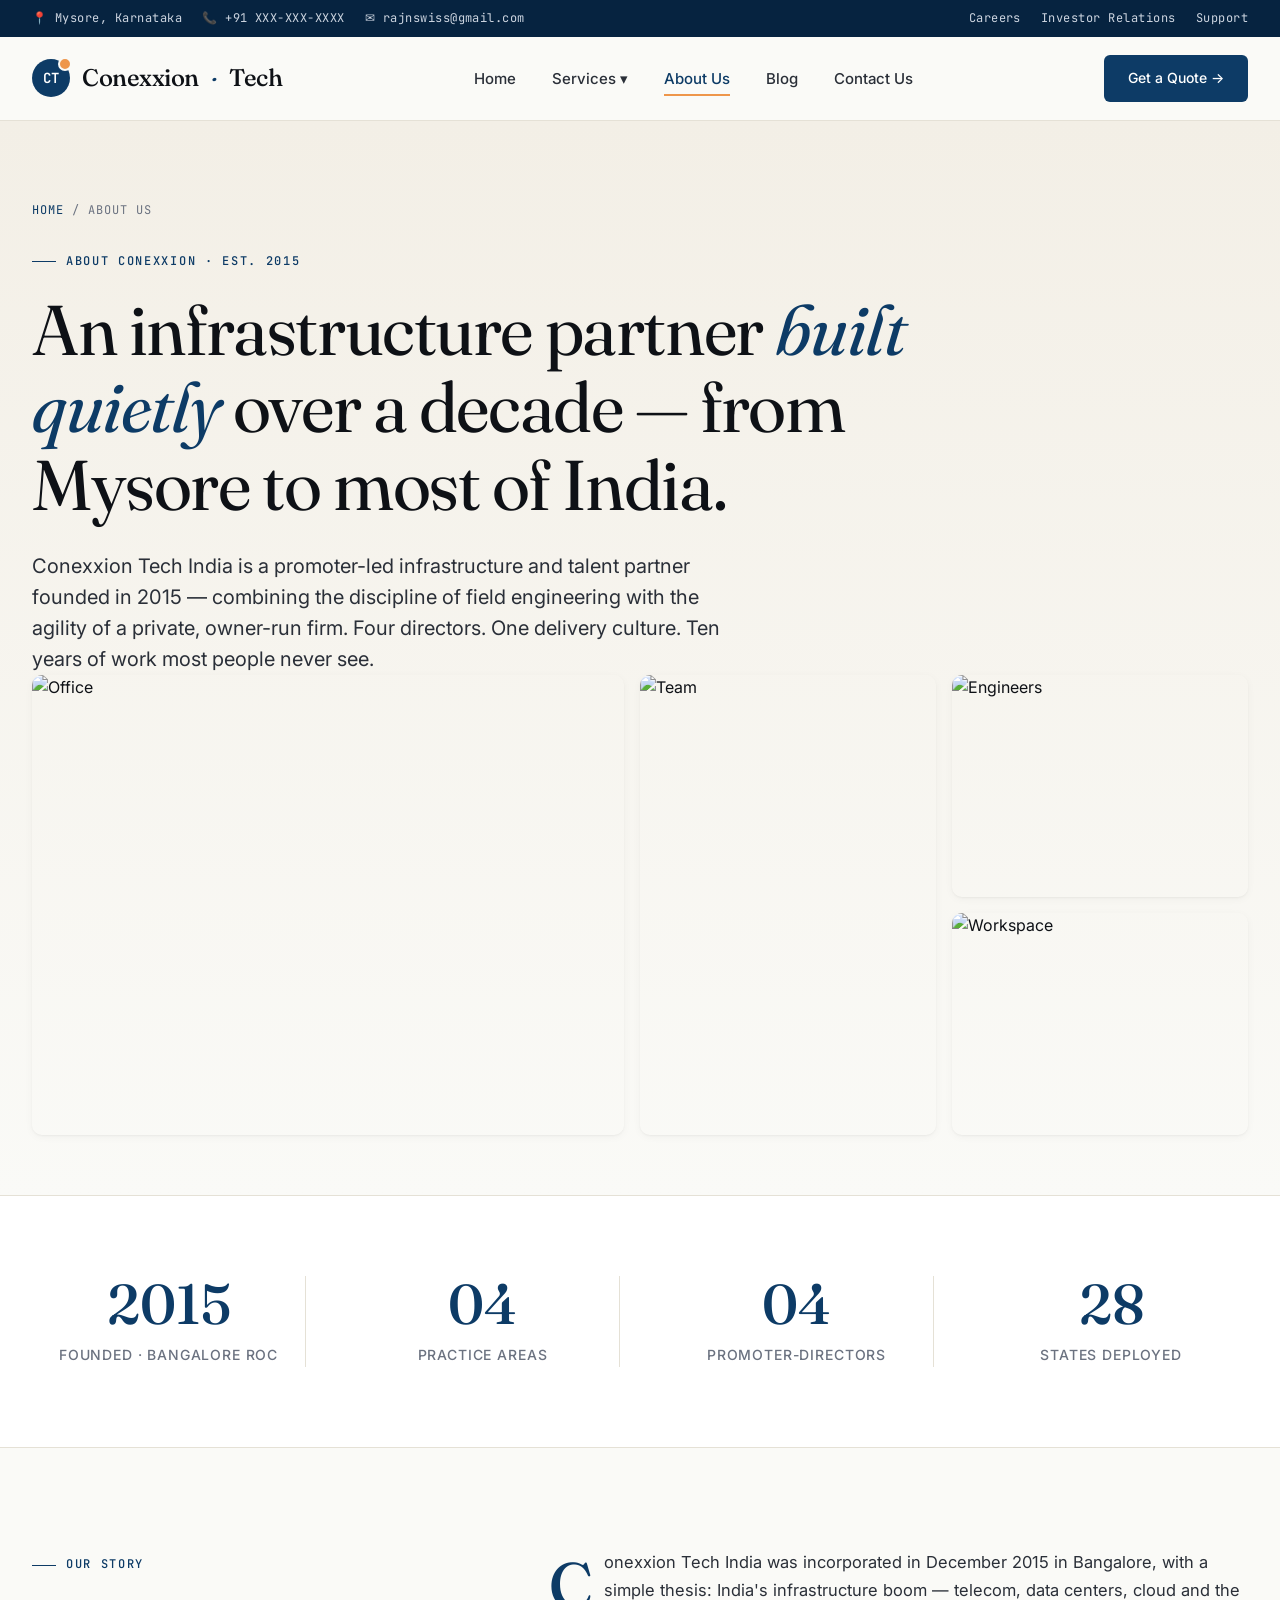
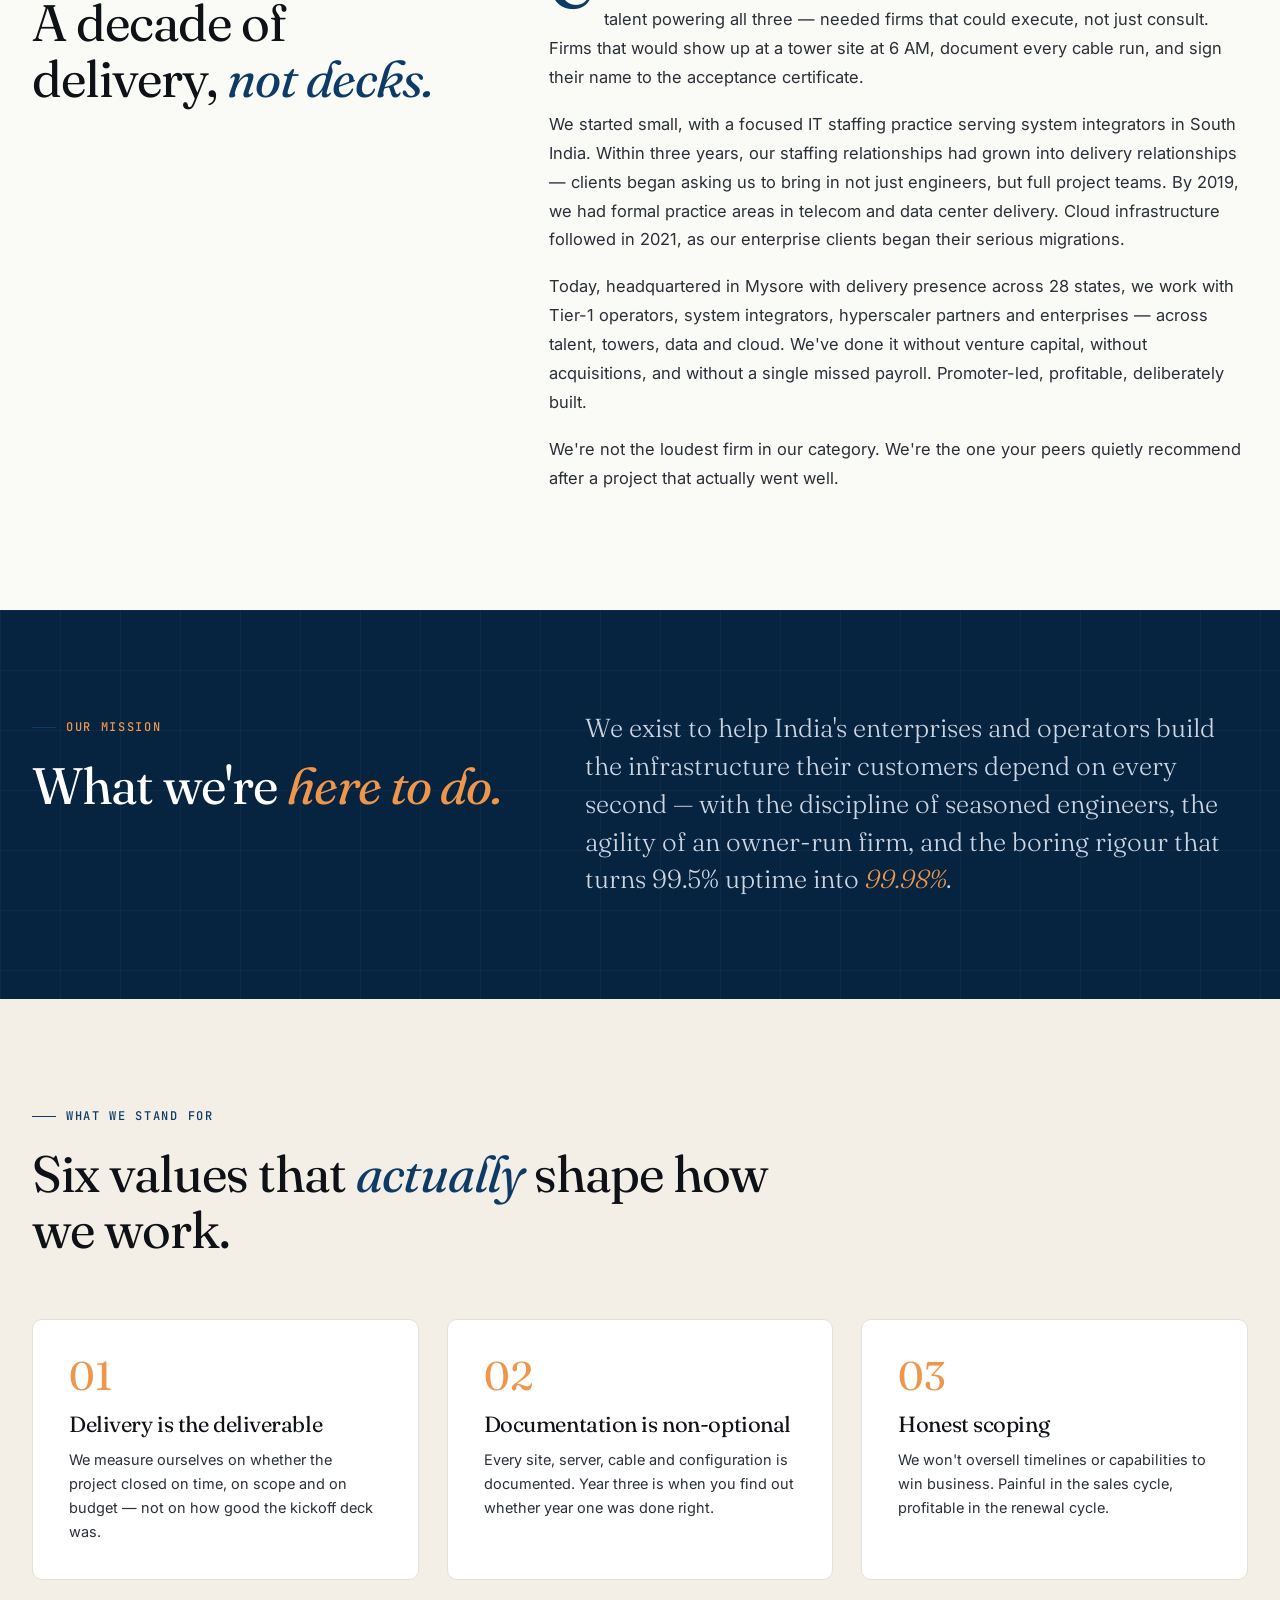
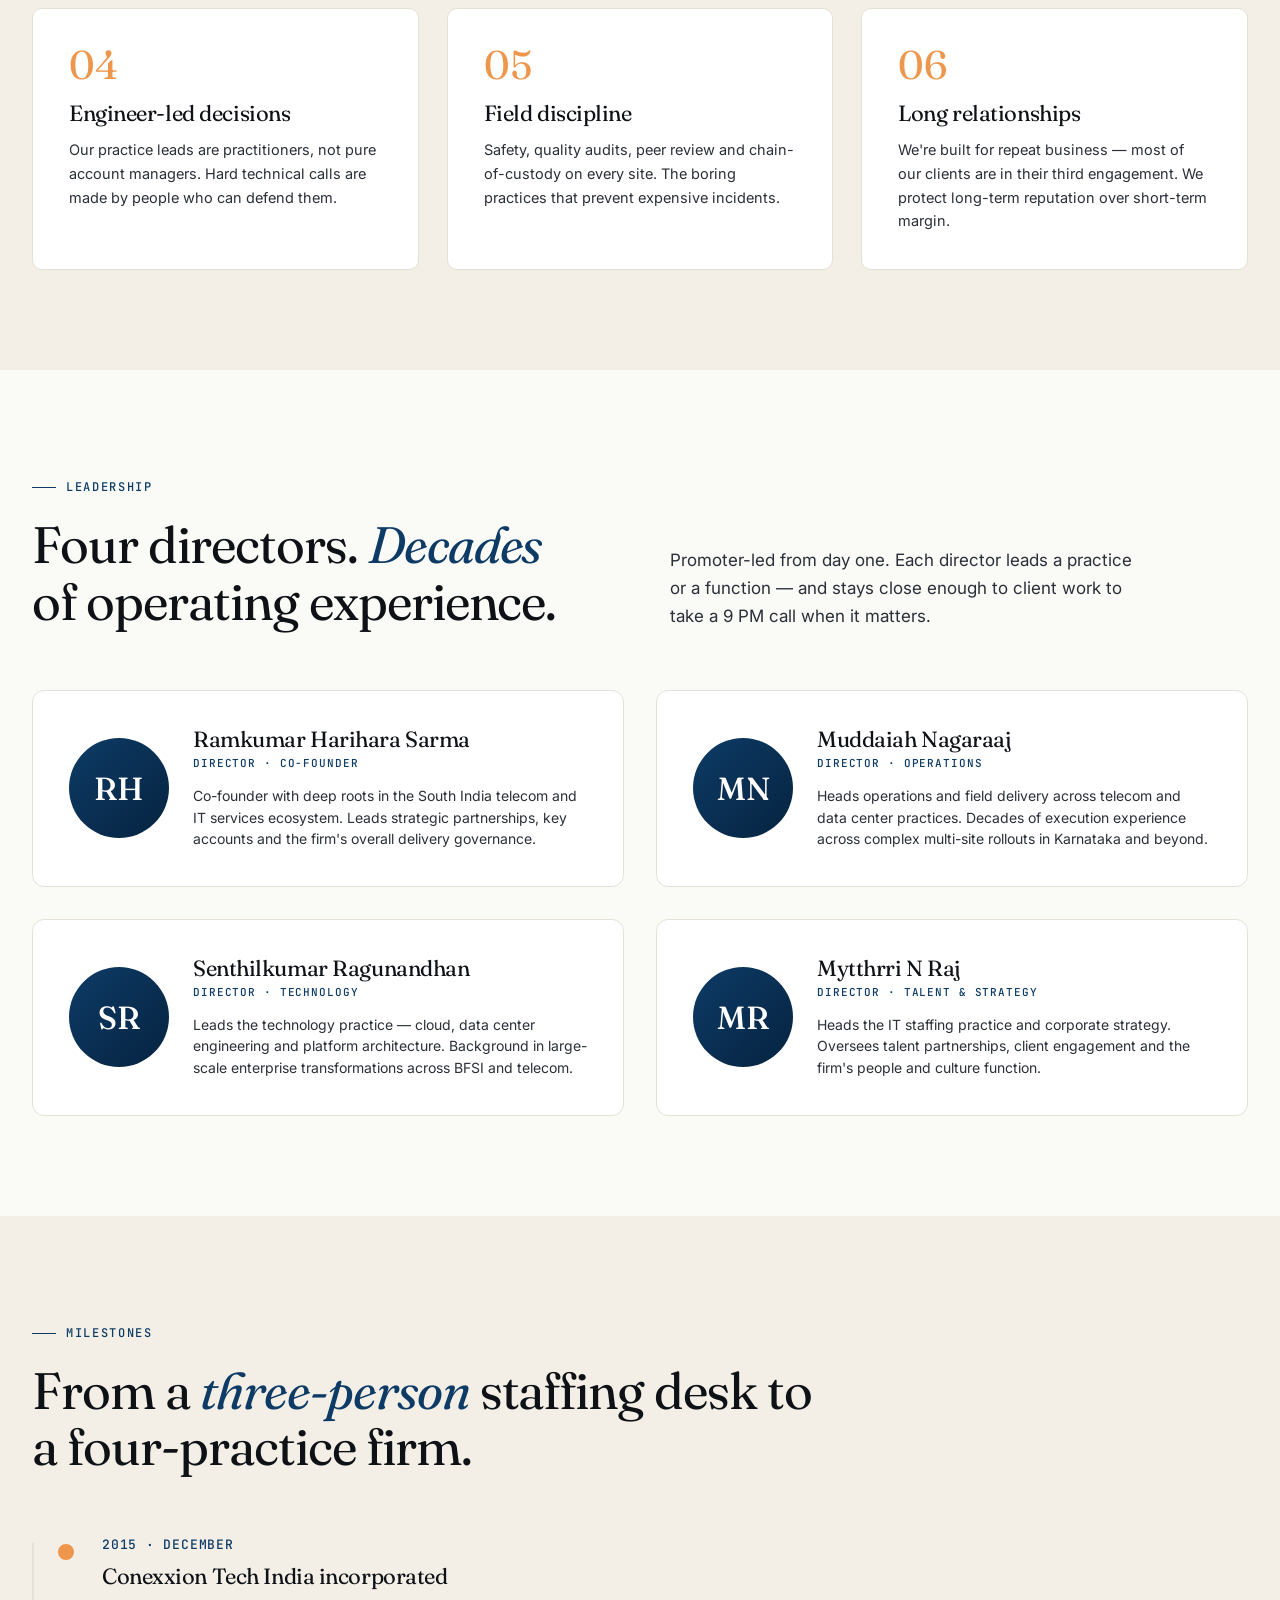
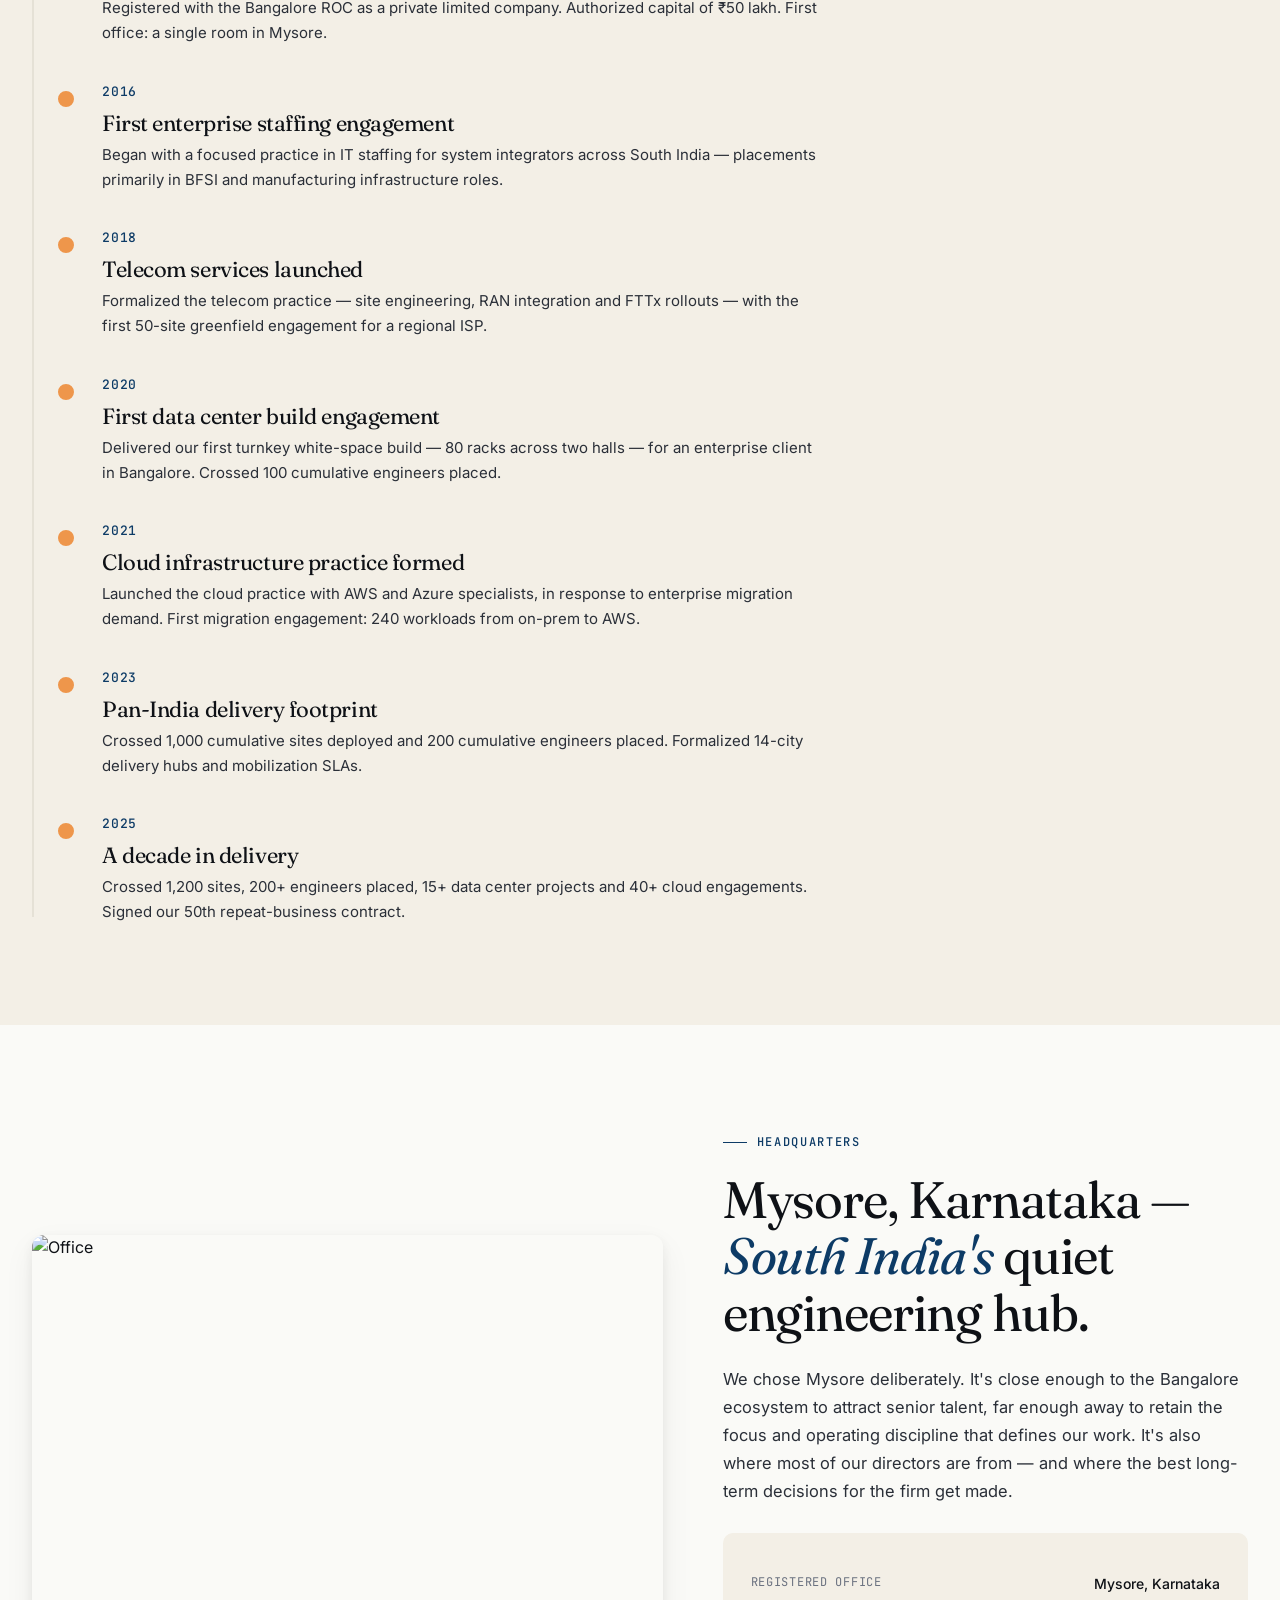
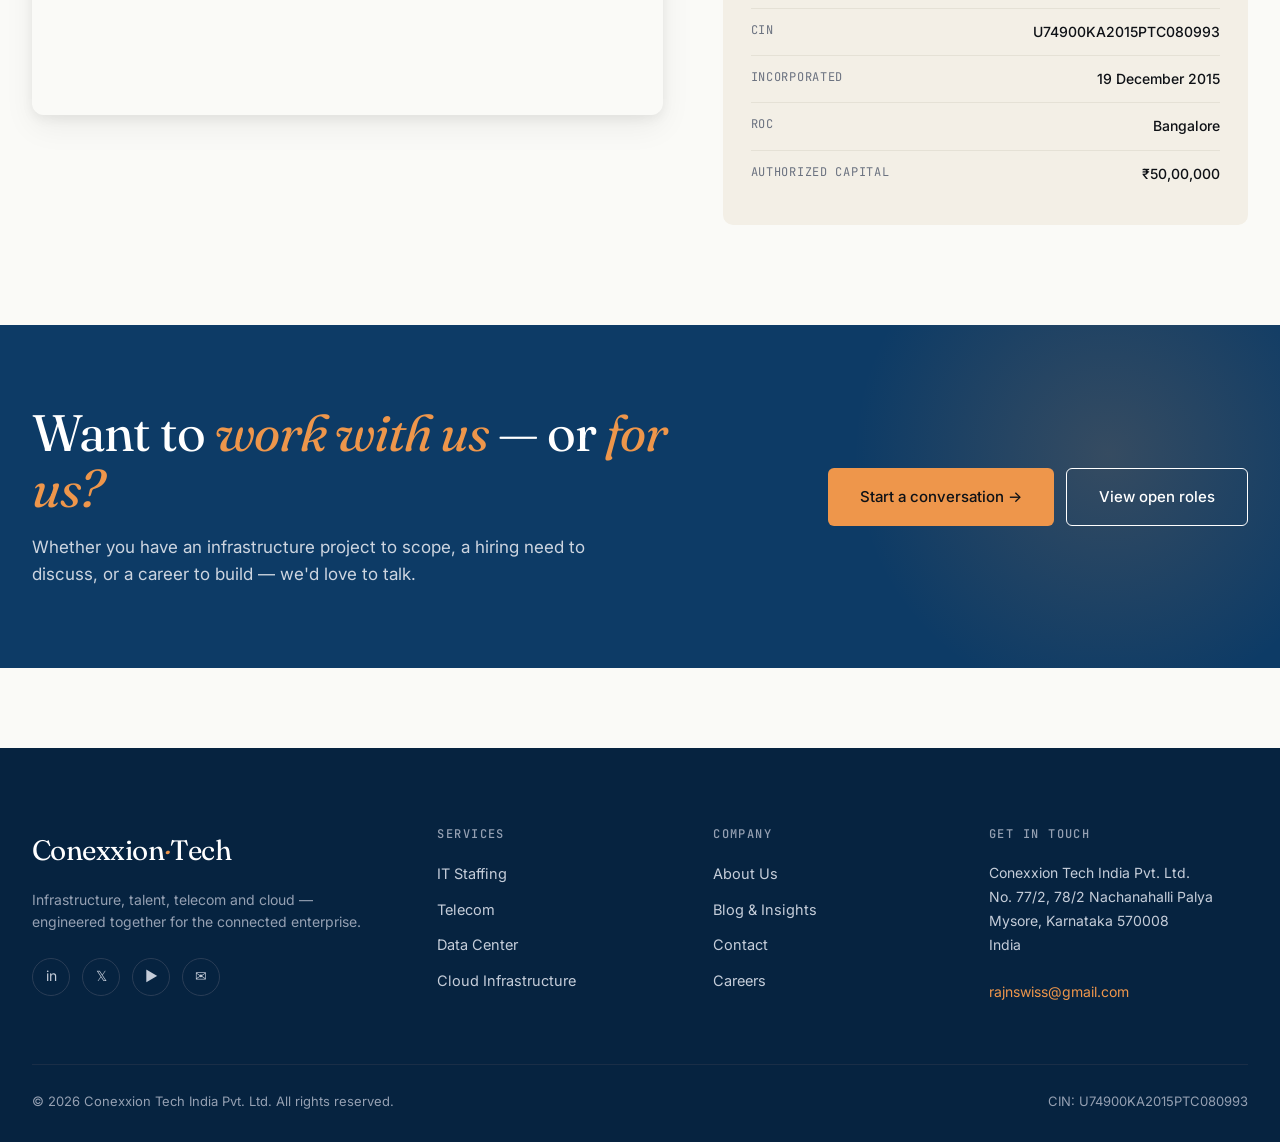
==== about.html @ e81e3018 "first commit" ====
<!DOCTYPE html>
<html lang="en">
<head>
<meta charset="UTF-8" />
<meta name="viewport" content="width=device-width, initial-scale=1.0" />
<title>About Us — Conexxion Tech India</title>
<meta name="description" content="Conexxion Tech India is a Mysore-based infrastructure and talent partner founded in 2015. Promoter-led, with four directors and a decade of delivery." />
<link rel="preconnect" href="https://fonts.googleapis.com">
<link rel="preconnect" href="https://fonts.gstatic.com" crossorigin>
<link href="https://fonts.googleapis.com/css2?family=Fraunces:opsz,wght@9..144,300;9..144,400;9..144,500;9..144,600&family=Inter:wght@300;400;500;600;700&family=JetBrains+Mono:wght@400;500&display=swap" rel="stylesheet">
<link rel="stylesheet" href="styles.css">
<style>
  /* About hero */
  .about-hero {
    padding: 80px 0 60px;
    background: linear-gradient(180deg, var(--bg-cream) 0%, var(--bg) 100%);
    position: relative;
    overflow: hidden;
  }
  .about-hero h1 { max-width: 900px; margin: 20px 0 28px; }
  .about-hero .lede {
    max-width: 720px;
    font-size: 20px;
    line-height: 1.55;
    color: var(--ink-soft);
  }

  /* Hero photos collage */
  .about-collage {
    display: grid;
    grid-template-columns: 2fr 1fr 1fr;
    gap: 16px;
    margin-top: 60px;
    height: 380px;
  }
  .about-collage > div {
    border-radius: 10px;
    overflow: hidden;
    background: #fff;
    box-shadow: var(--shadow-sm);
  }
  .about-collage img { width: 100%; height: 100%; object-fit: cover; }
  .collage-tall {
    grid-column: 3;
    grid-row: 1 / span 2;
  }
  .collage-grid {
    display: grid;
    grid-template-columns: 2fr 1fr 1fr;
    grid-template-rows: 1fr 1fr;
    gap: 16px;
    height: 460px;
  }
  .collage-grid > div { border-radius: 10px; overflow: hidden; box-shadow: var(--shadow-sm); }
  .collage-grid img { width: 100%; height: 100%; object-fit: cover; }
  .collage-1 { grid-row: 1 / span 2; }
  .collage-3 { grid-row: 1 / span 2; }

  /* Story section */
  .story-section { padding: 100px 0; }
  .story-grid {
    display: grid;
    grid-template-columns: 1fr 1.6fr;
    gap: 80px;
    align-items: start;
  }
  .story-grid h2 { margin-bottom: 24px; }
  .story-grid p {
    font-size: 16.5px;
    line-height: 1.75;
    margin-bottom: 18px;
  }
  .story-grid p:first-of-type::first-letter {
    font-family: 'Fraunces', serif;
    font-size: 64px;
    float: left;
    line-height: 0.9;
    margin: 8px 12px 0 0;
    color: var(--brand);
    font-weight: 500;
  }

  /* Mission */
  .mission-section {
    background: var(--brand-deep);
    color: #fff;
    padding: 100px 0;
    position: relative;
    overflow: hidden;
  }
  .mission-section::before {
    content: '';
    position: absolute;
    inset: 0;
    background-image: linear-gradient(rgba(255,255,255,0.03) 1px, transparent 1px), linear-gradient(90deg, rgba(255,255,255,0.03) 1px, transparent 1px);
    background-size: 60px 60px;
    pointer-events: none;
  }
  .mission-section .container { position: relative; }
  .mission-grid {
    display: grid;
    grid-template-columns: 1fr 1.4fr;
    gap: 80px;
    align-items: start;
  }
  .mission-section h2 { color: #fff; margin-bottom: 0; }
  .mission-section h2 em { color: var(--accent); }
  .mission-content {
    font-family: 'Fraunces', serif;
    font-size: 26px;
    line-height: 1.45;
    color: #cdd5e0;
    font-weight: 300;
  }
  .mission-content em { color: var(--accent); }

  /* Values */
  .values-section { padding: 100px 0; background: var(--bg-cream); }
  .values-grid {
    display: grid;
    grid-template-columns: repeat(3, 1fr);
    gap: 28px;
    margin-top: 60px;
  }
  .value-card {
    background: #fff;
    padding: 36px;
    border-radius: 10px;
    border: 1px solid var(--line);
    transition: all 0.3s;
  }
  .value-card:hover {
    box-shadow: var(--shadow-md);
    transform: translateY(-3px);
  }
  .value-num {
    font-family: 'Fraunces', serif;
    font-size: 40px;
    color: var(--accent);
    line-height: 1;
    margin-bottom: 16px;
    font-weight: 400;
  }
  .value-card h4 {
    font-family: 'Fraunces', serif;
    font-size: 22px;
    margin-bottom: 12px;
  }
  .value-card p {
    font-size: 14.5px;
    line-height: 1.65;
    color: var(--ink-soft);
  }

  /* Leadership */
  .leadership-section { padding: 100px 0; }
  .leadership-grid {
    display: grid;
    grid-template-columns: repeat(2, 1fr);
    gap: 32px;
    margin-top: 60px;
  }
  .leader-card {
    background: #fff;
    border: 1px solid var(--line);
    border-radius: 12px;
    padding: 36px;
    transition: all 0.3s;
    display: grid;
    grid-template-columns: 100px 1fr;
    gap: 24px;
    align-items: center;
  }
  .leader-card:hover {
    box-shadow: var(--shadow-md);
    border-color: var(--brand);
  }
  .leader-avatar {
    width: 100px;
    height: 100px;
    border-radius: 50%;
    background: linear-gradient(135deg, var(--brand) 0%, var(--brand-deep) 100%);
    color: #fff;
    display: flex;
    align-items: center;
    justify-content: center;
    font-family: 'Fraunces', serif;
    font-size: 32px;
    font-weight: 500;
    flex-shrink: 0;
  }
  .leader-info h4 {
    font-family: 'Fraunces', serif;
    font-size: 22px;
    margin-bottom: 4px;
    color: var(--ink);
  }
  .leader-role {
    font-family: 'JetBrains Mono', monospace;
    font-size: 11px;
    color: var(--brand);
    text-transform: uppercase;
    letter-spacing: 0.08em;
    margin-bottom: 12px;
    font-weight: 500;
  }
  .leader-bio {
    font-size: 14px;
    line-height: 1.55;
    color: var(--ink-soft);
  }

  /* Timeline */
  .timeline-section { padding: 100px 0; background: var(--bg-cream); }
  .milestones {
    margin-top: 60px;
    position: relative;
    padding-left: 30px;
  }
  .milestones::before {
    content: '';
    position: absolute;
    left: 0;
    top: 8px;
    bottom: 8px;
    width: 2px;
    background: var(--line);
  }
  .milestone {
    position: relative;
    padding-bottom: 36px;
    padding-left: 40px;
  }
  .milestone:last-child { padding-bottom: 0; }
  .milestone::before {
    content: '';
    position: absolute;
    left: -7px;
    top: 6px;
    width: 16px;
    height: 16px;
    background: var(--accent);
    border-radius: 50%;
    border: 3px solid var(--bg-cream);
    z-index: 2;
  }
  .milestone-year {
    font-family: 'JetBrains Mono', monospace;
    font-size: 13px;
    color: var(--brand);
    font-weight: 500;
    letter-spacing: 0.06em;
    margin-bottom: 8px;
  }
  .milestone h4 {
    font-family: 'Fraunces', serif;
    font-size: 22px;
    margin-bottom: 8px;
    color: var(--ink);
  }
  .milestone p {
    font-size: 15px;
    line-height: 1.65;
    color: var(--ink-soft);
    max-width: 720px;
  }

  /* Stats */
  .about-stats {
    padding: 80px 0;
    background: #fff;
    border-top: 1px solid var(--line);
    border-bottom: 1px solid var(--line);
  }
  .about-stats-grid {
    display: grid;
    grid-template-columns: repeat(4, 1fr);
    gap: 40px;
  }
  .about-stat {
    text-align: center;
    padding: 0 20px;
    border-right: 1px solid var(--line);
  }
  .about-stat:last-child { border-right: none; }
  .about-stat .num {
    font-family: 'Fraunces', serif;
    font-size: 56px;
    line-height: 1;
    color: var(--brand);
    margin-bottom: 12px;
    font-weight: 500;
  }
  .about-stat .label {
    font-size: 14px;
    color: var(--ink-mute);
    text-transform: uppercase;
    letter-spacing: 0.06em;
    font-weight: 500;
  }

  /* Office */
  .office-section { padding: 100px 0; }
  .office-grid {
    display: grid;
    grid-template-columns: 1.2fr 1fr;
    gap: 60px;
    align-items: center;
  }
  .office-img {
    border-radius: 12px;
    overflow: hidden;
    height: 480px;
    box-shadow: var(--shadow-md);
  }
  .office-img img { width: 100%; height: 100%; object-fit: cover; }
  .office-content h2 { margin-bottom: 24px; }
  .office-content p {
    font-size: 16.5px;
    line-height: 1.7;
    margin-bottom: 18px;
  }
  .office-meta {
    background: var(--bg-cream);
    padding: 28px;
    border-radius: 10px;
    margin-top: 28px;
  }
  .office-meta-row {
    display: flex;
    justify-content: space-between;
    padding: 12px 0;
    border-bottom: 1px solid var(--line);
    font-size: 14px;
  }
  .office-meta-row:last-child { border-bottom: none; }
  .office-meta-row .key {
    font-family: 'JetBrains Mono', monospace;
    text-transform: uppercase;
    letter-spacing: 0.06em;
    font-size: 12px;
    color: var(--ink-mute);
  }
  .office-meta-row .val {
    color: var(--ink);
    font-weight: 500;
  }

  @media (max-width: 960px) {
    .story-grid, .mission-grid, .office-grid {
      grid-template-columns: 1fr;
      gap: 40px;
    }
    .leadership-grid, .values-grid, .about-stats-grid {
      grid-template-columns: 1fr 1fr;
    }
    .about-stat { border-right: none; }
    .about-stat:nth-child(odd) { border-right: 1px solid var(--line); }
    .about-collage, .collage-grid { height: 280px; }
    .leader-card { grid-template-columns: 80px 1fr; gap: 20px; padding: 24px; }
    .leader-avatar { width: 80px; height: 80px; font-size: 26px; }
    .story-section, .mission-section, .values-section, .leadership-section, .timeline-section, .office-section {
      padding: 60px 0;
    }
    .mission-content { font-size: 22px; }
  }
  @media (max-width: 600px) {
    .leadership-grid, .values-grid, .about-stats-grid { grid-template-columns: 1fr; }
    .about-stat:nth-child(odd) { border-right: none; }
  }
</style>
</head>
<body>

<!-- TOP BAR -->
<div class="topbar">
  <div class="container">
    <div class="topbar-left">
      <span>📍 Mysore, Karnataka</span>
      <span>📞 +91 XXX-XXX-XXXX</span>
      <span>✉ rajnswiss@gmail.com</span>
    </div>
    <div class="topbar-right">
      <a href="#">Careers</a><a href="#">Investor Relations</a><a href="#">Support</a>
    </div>
  </div>
</div>

<!-- NAV -->
<nav class="main-nav">
  <div class="container">
    <a href="index.html" class="logo">
      <span class="logo-mark">CT</span>
      Conexxion<em>·</em>Tech
    </a>
    <ul class="nav-links">
      <li><a href="index.html">Home</a></li>
      <li class="nav-services">
        <a href="#">Services ▾</a>
        <div class="dropdown">
          <a href="service-it-staffing.html">IT Staffing<small>Talent acquisition & managed teams</small></a>
          <a href="service-telecom.html">Telecom<small>Network rollout & 5G engineering</small></a>
          <a href="service-data-center.html">Data Center<small>Build, migrate & operate</small></a>
          <a href="service-cloud.html">Cloud Infrastructure<small>AWS, Azure & hybrid platforms</small></a>
        </div>
      </li>
      <li><a href="about.html" class="active">About Us</a></li>
      <li><a href="blog.html">Blog</a></li>
      <li><a href="contact.html">Contact Us</a></li>
    </ul>
    <a href="contact.html" class="btn btn-primary">Get a Quote →</a>
  </div>
</nav>

<!-- ABOUT HERO -->
<section class="about-hero">
  <div class="container">
    <div class="breadcrumbs">
      <a href="index.html">Home</a><span>/</span>About Us
    </div>
    <span class="eyebrow">About Conexxion · Est. 2015</span>
    <h1>An infrastructure partner <em>built quietly</em> over a decade — from Mysore to most of India.</h1>
    <p class="lede">
      Conexxion Tech India is a promoter-led infrastructure and talent partner founded in 2015 — combining the discipline of field engineering with the agility of a private, owner-run firm. Four directors. One delivery culture. Ten years of work most people never see.
    </p>

    <div class="collage-grid">
      <div class="collage-1"><img src="https://images.unsplash.com/photo-1497366216548-37526070297c?w=800&q=80" alt="Office" /></div>
      <div><img src="https://images.unsplash.com/photo-1497366811353-6870744d04b2?w=600&q=80" alt="Engineers" /></div>
      <div class="collage-3"><img src="https://images.unsplash.com/photo-1521737604893-d14cc237f11d?w=800&q=80" alt="Team" /></div>
      <div><img src="https://images.unsplash.com/photo-1497032628192-86f99bcd76bc?w=600&q=80" alt="Workspace" /></div>
    </div>
  </div>
</section>

<!-- ABOUT STATS -->
<section class="about-stats">
  <div class="container">
    <div class="about-stats-grid">
      <div class="about-stat">
        <div class="num">2015</div>
        <div class="label">Founded · Bangalore ROC</div>
      </div>
      <div class="about-stat">
        <div class="num">04</div>
        <div class="label">Practice areas</div>
      </div>
      <div class="about-stat">
        <div class="num">04</div>
        <div class="label">Promoter-directors</div>
      </div>
      <div class="about-stat">
        <div class="num">28</div>
        <div class="label">States deployed</div>
      </div>
    </div>
  </div>
</section>

<!-- STORY -->
<section class="story-section">
  <div class="container">
    <div class="story-grid">
      <div>
        <span class="eyebrow">Our story</span>
        <h2 style="margin-top: 20px;">A decade of delivery, <em>not decks.</em></h2>
      </div>
      <div>
        <p>
          Conexxion Tech India was incorporated in December 2015 in Bangalore, with a simple thesis: India's infrastructure boom — telecom, data centers, cloud and the talent powering all three — needed firms that could execute, not just consult. Firms that would show up at a tower site at 6 AM, document every cable run, and sign their name to the acceptance certificate.
        </p>
        <p>
          We started small, with a focused IT staffing practice serving system integrators in South India. Within three years, our staffing relationships had grown into delivery relationships — clients began asking us to bring in not just engineers, but full project teams. By 2019, we had formal practice areas in telecom and data center delivery. Cloud infrastructure followed in 2021, as our enterprise clients began their serious migrations.
        </p>
        <p>
          Today, headquartered in Mysore with delivery presence across 28 states, we work with Tier-1 operators, system integrators, hyperscaler partners and enterprises — across talent, towers, data and cloud. We've done it without venture capital, without acquisitions, and without a single missed payroll. Promoter-led, profitable, deliberately built.
        </p>
        <p>
          We're not the loudest firm in our category. We're the one your peers quietly recommend after a project that actually went well.
        </p>
      </div>
    </div>
  </div>
</section>

<!-- MISSION -->
<section class="mission-section">
  <div class="container">
    <div class="mission-grid">
      <div>
        <span class="eyebrow" style="color: var(--accent);">Our mission</span>
        <h2 style="margin-top: 20px;">What we're <em>here to do.</em></h2>
      </div>
      <div class="mission-content">
        We exist to help India's enterprises and operators build the infrastructure their customers depend on every second — with the discipline of seasoned engineers, the agility of an owner-run firm, and the boring rigour that turns 99.5% uptime into <em>99.98%</em>.
      </div>
    </div>
  </div>
</section>

<!-- VALUES -->
<section class="values-section">
  <div class="container">
    <div style="max-width: 800px;">
      <span class="eyebrow">What we stand for</span>
      <h2 style="margin-top: 20px;">Six values that <em>actually</em> shape how we work.</h2>
    </div>

    <div class="values-grid">
      <div class="value-card">
        <div class="value-num">01</div>
        <h4>Delivery is the deliverable</h4>
        <p>We measure ourselves on whether the project closed on time, on scope and on budget — not on how good the kickoff deck was.</p>
      </div>
      <div class="value-card">
        <div class="value-num">02</div>
        <h4>Documentation is non-optional</h4>
        <p>Every site, server, cable and configuration is documented. Year three is when you find out whether year one was done right.</p>
      </div>
      <div class="value-card">
        <div class="value-num">03</div>
        <h4>Honest scoping</h4>
        <p>We won't oversell timelines or capabilities to win business. Painful in the sales cycle, profitable in the renewal cycle.</p>
      </div>
      <div class="value-card">
        <div class="value-num">04</div>
        <h4>Engineer-led decisions</h4>
        <p>Our practice leads are practitioners, not pure account managers. Hard technical calls are made by people who can defend them.</p>
      </div>
      <div class="value-card">
        <div class="value-num">05</div>
        <h4>Field discipline</h4>
        <p>Safety, quality audits, peer review and chain-of-custody on every site. The boring practices that prevent expensive incidents.</p>
      </div>
      <div class="value-card">
        <div class="value-num">06</div>
        <h4>Long relationships</h4>
        <p>We're built for repeat business — most of our clients are in their third engagement. We protect long-term reputation over short-term margin.</p>
      </div>
    </div>
  </div>
</section>

<!-- LEADERSHIP -->
<section class="leadership-section">
  <div class="container">
    <div class="section-intro" style="display: grid; grid-template-columns: 1fr 1fr; gap: 60px; margin-bottom: 0; align-items: end;">
      <div>
        <span class="eyebrow">Leadership</span>
        <h2 style="margin-top: 20px; max-width: 540px;">Four directors. <em>Decades</em> of operating experience.</h2>
      </div>
      <p style="font-size: 17px; line-height: 1.65; max-width: 480px;">
        Promoter-led from day one. Each director leads a practice or a function — and stays close enough to client work to take a 9 PM call when it matters.
      </p>
    </div>

    <div class="leadership-grid">
      <div class="leader-card">
        <div class="leader-avatar">RH</div>
        <div class="leader-info">
          <h4>Ramkumar Harihara Sarma</h4>
          <div class="leader-role">DIRECTOR · CO-FOUNDER</div>
          <p class="leader-bio">Co-founder with deep roots in the South India telecom and IT services ecosystem. Leads strategic partnerships, key accounts and the firm's overall delivery governance.</p>
        </div>
      </div>
      <div class="leader-card">
        <div class="leader-avatar">MN</div>
        <div class="leader-info">
          <h4>Muddaiah Nagaraaj</h4>
          <div class="leader-role">DIRECTOR · OPERATIONS</div>
          <p class="leader-bio">Heads operations and field delivery across telecom and data center practices. Decades of execution experience across complex multi-site rollouts in Karnataka and beyond.</p>
        </div>
      </div>
      <div class="leader-card">
        <div class="leader-avatar">SR</div>
        <div class="leader-info">
          <h4>Senthilkumar Ragunandhan</h4>
          <div class="leader-role">DIRECTOR · TECHNOLOGY</div>
          <p class="leader-bio">Leads the technology practice — cloud, data center engineering and platform architecture. Background in large-scale enterprise transformations across BFSI and telecom.</p>
        </div>
      </div>
      <div class="leader-card">
        <div class="leader-avatar">MR</div>
        <div class="leader-info">
          <h4>Mytthrri N Raj</h4>
          <div class="leader-role">DIRECTOR · TALENT &amp; STRATEGY</div>
          <p class="leader-bio">Heads the IT staffing practice and corporate strategy. Oversees talent partnerships, client engagement and the firm's people and culture function.</p>
        </div>
      </div>
    </div>
  </div>
</section>

<!-- MILESTONES -->
<section class="timeline-section">
  <div class="container">
    <div style="max-width: 800px;">
      <span class="eyebrow">Milestones</span>
      <h2 style="margin-top: 20px;">From a <em>three-person</em> staffing desk to a four-practice firm.</h2>
    </div>

    <div class="milestones">
      <div class="milestone">
        <div class="milestone-year">2015 · DECEMBER</div>
        <h4>Conexxion Tech India incorporated</h4>
        <p>Registered with the Bangalore ROC as a private limited company. Authorized capital of ₹50 lakh. First office: a single room in Mysore.</p>
      </div>
      <div class="milestone">
        <div class="milestone-year">2016</div>
        <h4>First enterprise staffing engagement</h4>
        <p>Began with a focused practice in IT staffing for system integrators across South India — placements primarily in BFSI and manufacturing infrastructure roles.</p>
      </div>
      <div class="milestone">
        <div class="milestone-year">2018</div>
        <h4>Telecom services launched</h4>
        <p>Formalized the telecom practice — site engineering, RAN integration and FTTx rollouts — with the first 50-site greenfield engagement for a regional ISP.</p>
      </div>
      <div class="milestone">
        <div class="milestone-year">2020</div>
        <h4>First data center build engagement</h4>
        <p>Delivered our first turnkey white-space build — 80 racks across two halls — for an enterprise client in Bangalore. Crossed 100 cumulative engineers placed.</p>
      </div>
      <div class="milestone">
        <div class="milestone-year">2021</div>
        <h4>Cloud infrastructure practice formed</h4>
        <p>Launched the cloud practice with AWS and Azure specialists, in response to enterprise migration demand. First migration engagement: 240 workloads from on-prem to AWS.</p>
      </div>
      <div class="milestone">
        <div class="milestone-year">2023</div>
        <h4>Pan-India delivery footprint</h4>
        <p>Crossed 1,000 cumulative sites deployed and 200 cumulative engineers placed. Formalized 14-city delivery hubs and mobilization SLAs.</p>
      </div>
      <div class="milestone">
        <div class="milestone-year">2025</div>
        <h4>A decade in delivery</h4>
        <p>Crossed 1,200 sites, 200+ engineers placed, 15+ data center projects and 40+ cloud engagements. Signed our 50th repeat-business contract.</p>
      </div>
    </div>
  </div>
</section>

<!-- OFFICE -->
<section class="office-section">
  <div class="container">
    <div class="office-grid">
      <div class="office-img">
        <img src="https://images.unsplash.com/photo-1497366754035-f200968a6e72?w=1200&q=80" alt="Office" />
      </div>
      <div class="office-content">
        <span class="eyebrow">Headquarters</span>
        <h2 style="margin-top: 20px;">Mysore, Karnataka — <em>South India's</em> quiet engineering hub.</h2>
        <p>
          We chose Mysore deliberately. It's close enough to the Bangalore ecosystem to attract senior talent, far enough away to retain the focus and operating discipline that defines our work. It's also where most of our directors are from — and where the best long-term decisions for the firm get made.
        </p>
        <div class="office-meta">
          <div class="office-meta-row">
            <span class="key">Registered Office</span>
            <span class="val">Mysore, Karnataka</span>
          </div>
          <div class="office-meta-row">
            <span class="key">CIN</span>
            <span class="val">U74900KA2015PTC080993</span>
          </div>
          <div class="office-meta-row">
            <span class="key">Incorporated</span>
            <span class="val">19 December 2015</span>
          </div>
          <div class="office-meta-row">
            <span class="key">ROC</span>
            <span class="val">Bangalore</span>
          </div>
          <div class="office-meta-row">
            <span class="key">Authorized Capital</span>
            <span class="val">₹50,00,000</span>
          </div>
        </div>
      </div>
    </div>
  </div>
</section>

<!-- CTA -->
<section class="cta-band">
  <div class="container">
    <div>
      <h2>Want to <em>work with us</em> — or <em>for us?</em></h2>
      <p>Whether you have an infrastructure project to scope, a hiring need to discuss, or a career to build — we'd love to talk.</p>
    </div>
    <div class="cta-band-actions">
      <a href="contact.html" class="btn btn-accent btn-lg">Start a conversation →</a>
      <a href="#" class="btn btn-outline btn-lg" style="color: #fff; border-color: #fff;">View open roles</a>
    </div>
  </div>
</section>

<!-- FOOTER -->
<footer>
  <div class="container">
    <div class="footer-grid">
      <div>
        <div class="footer-brand">Conexxion<em>·</em>Tech</div>
        <p class="footer-tag">Infrastructure, talent, telecom and cloud — engineered together for the connected enterprise.</p>
        <div class="footer-social"><a href="#">in</a><a href="#">𝕏</a><a href="#">▶</a><a href="#">✉</a></div>
      </div>
      <div class="footer-col">
        <h4>Services</h4>
        <ul>
          <li><a href="service-it-staffing.html">IT Staffing</a></li>
          <li><a href="service-telecom.html">Telecom</a></li>
          <li><a href="service-data-center.html">Data Center</a></li>
          <li><a href="service-cloud.html">Cloud Infrastructure</a></li>
        </ul>
      </div>
      <div class="footer-col">
        <h4>Company</h4>
        <ul>
          <li><a href="about.html">About Us</a></li>
          <li><a href="blog.html">Blog & Insights</a></li>
          <li><a href="contact.html">Contact</a></li>
          <li><a href="#">Careers</a></li>
        </ul>
      </div>
      <div class="footer-col">
        <h4>Get in touch</h4>
        <p>
          Conexxion Tech India Pvt. Ltd.<br>
          No. 77/2, 78/2 Nachanahalli Palya<br>
          Mysore, Karnataka 570008<br>
          India<br><br>
          <a href="mailto:rajnswiss@gmail.com">rajnswiss@gmail.com</a>
        </p>
      </div>
    </div>
    <div class="footer-bottom">
      <span>© 2026 Conexxion Tech India Pvt. Ltd. All rights reserved.</span>
      <span>CIN: U74900KA2015PTC080993</span>
    </div>
  </div>
</footer>

</body>
</html>
---- styles.css ----
/* ============================================
   CONEXXION TECH — SHARED STYLES
   ============================================ */

:root {
  --bg: #fafaf7;
  --bg-cream: #f3efe6;
  --bg-card: #ffffff;
  --ink: #0e1116;
  --ink-soft: #2a2f38;
  --ink-mute: #6b7280;
  --line: #e5e1d6;
  --line-soft: #ececec;
  --brand: #0d3b66;
  --brand-deep: #062340;
  --accent: #ee964b;
  --accent-soft: #fef2e6;
  --green: #2d5a3d;
  --shadow-sm: 0 1px 2px rgba(14,17,22,0.04), 0 2px 8px rgba(14,17,22,0.04);
  --shadow-md: 0 4px 12px rgba(14,17,22,0.06), 0 12px 32px rgba(14,17,22,0.06);
  --shadow-lg: 0 12px 28px rgba(14,17,22,0.08), 0 24px 64px rgba(14,17,22,0.10);
}

* { margin: 0; padding: 0; box-sizing: border-box; }
html { scroll-behavior: smooth; }

body {
  background: var(--bg);
  color: var(--ink);
  font-family: 'Inter', -apple-system, BlinkMacSystemFont, sans-serif;
  font-size: 16px;
  line-height: 1.6;
  -webkit-font-smoothing: antialiased;
  overflow-x: hidden;
}

img { max-width: 100%; display: block; }
a { color: inherit; text-decoration: none; }

::selection { background: var(--brand); color: #fff; }

.container {
  max-width: 1280px;
  margin: 0 auto;
  padding: 0 32px;
}

/* ============================================
   TYPOGRAPHY
   ============================================ */

.eyebrow {
  font-family: 'JetBrains Mono', monospace;
  font-size: 12px;
  font-weight: 500;
  letter-spacing: 0.14em;
  text-transform: uppercase;
  color: var(--brand);
  display: inline-flex;
  align-items: center;
  gap: 10px;
}
.eyebrow::before {
  content: '';
  width: 24px;
  height: 1px;
  background: var(--brand);
  display: inline-block;
}

h1, h2, h3, h4, h5 {
  font-family: 'Fraunces', Georgia, serif;
  font-weight: 400;
  letter-spacing: -0.02em;
  color: var(--ink);
  line-height: 1.1;
}

h1 { font-size: clamp(40px, 5.5vw, 72px); }
h2 { font-size: clamp(32px, 4vw, 52px); }
h3 { font-size: clamp(24px, 2.4vw, 32px); }
h4 { font-size: 20px; }

h1 em, h2 em, h3 em { font-style: italic; color: var(--brand); }

p { color: var(--ink-soft); }

/* ============================================
   NAVIGATION
   ============================================ */

.topbar {
  background: var(--brand-deep);
  color: #cdd5e0;
  font-family: 'JetBrains Mono', monospace;
  font-size: 12px;
  padding: 9px 0;
  letter-spacing: 0.04em;
}
.topbar .container {
  display: flex;
  justify-content: space-between;
  align-items: center;
  flex-wrap: wrap;
  gap: 12px;
}
.topbar a { color: #cdd5e0; transition: color 0.2s; }
.topbar a:hover { color: var(--accent); }
.topbar-left, .topbar-right {
  display: flex;
  gap: 20px;
  align-items: center;
}

nav.main-nav {
  background: var(--bg);
  border-bottom: 1px solid var(--line);
  padding: 18px 0;
  position: sticky;
  top: 0;
  z-index: 100;
  backdrop-filter: blur(8px);
}
nav.main-nav .container {
  display: flex;
  justify-content: space-between;
  align-items: center;
}

.logo {
  display: flex;
  align-items: center;
  gap: 12px;
  font-family: 'Fraunces', serif;
  font-weight: 500;
  font-size: 24px;
  letter-spacing: -0.02em;
  color: var(--ink);
}
.logo-mark {
  width: 38px;
  height: 38px;
  background: var(--brand);
  border-radius: 50%;
  position: relative;
  display: flex;
  align-items: center;
  justify-content: center;
  color: #fff;
  font-size: 14px;
  font-weight: 600;
  font-family: 'JetBrains Mono', monospace;
}
.logo-mark::after {
  content: '';
  position: absolute;
  top: -2px; right: -2px;
  width: 10px; height: 10px;
  background: var(--accent);
  border-radius: 50%;
  border: 2px solid var(--bg);
}
.logo em { font-style: italic; color: var(--brand); font-weight: 500; }

.nav-links {
  display: flex;
  gap: 36px;
  list-style: none;
  align-items: center;
}
.nav-links a {
  font-size: 15px;
  font-weight: 500;
  color: var(--ink-soft);
  transition: color 0.2s;
  position: relative;
  padding: 6px 0;
}
.nav-links a:hover, .nav-links a.active {
  color: var(--brand);
}
.nav-links a.active::after {
  content: '';
  position: absolute;
  left: 0; right: 0;
  bottom: -2px;
  height: 2px;
  background: var(--accent);
}

.nav-services {
  position: relative;
}
.nav-services .dropdown {
  position: absolute;
  top: 100%;
  left: -20px;
  background: #fff;
  border: 1px solid var(--line);
  box-shadow: var(--shadow-md);
  padding: 16px;
  min-width: 280px;
  border-radius: 8px;
  opacity: 0;
  visibility: hidden;
  transform: translateY(8px);
  transition: all 0.2s;
  margin-top: 12px;
}
.nav-services:hover .dropdown {
  opacity: 1;
  visibility: visible;
  transform: translateY(0);
}
.dropdown a {
  display: block;
  padding: 10px 14px;
  border-radius: 6px;
  font-size: 14px;
  color: var(--ink-soft);
  transition: all 0.15s;
}
.dropdown a:hover {
  background: var(--bg-cream);
  color: var(--brand);
}
.dropdown a::after { display: none !important; }
.dropdown a small {
  display: block;
  font-size: 12px;
  color: var(--ink-mute);
  font-weight: 400;
  margin-top: 2px;
}

.btn {
  display: inline-flex;
  align-items: center;
  gap: 8px;
  padding: 12px 24px;
  font-size: 14px;
  font-weight: 500;
  border-radius: 6px;
  transition: all 0.2s;
  cursor: pointer;
  border: none;
  font-family: inherit;
}
.btn-primary {
  background: var(--brand);
  color: #fff;
}
.btn-primary:hover {
  background: var(--brand-deep);
  transform: translateY(-1px);
  box-shadow: var(--shadow-md);
}
.btn-accent {
  background: var(--accent);
  color: var(--ink);
}
.btn-accent:hover {
  background: #e88636;
  transform: translateY(-1px);
}
.btn-outline {
  background: transparent;
  color: var(--brand);
  border: 1.5px solid var(--brand);
}
.btn-outline:hover {
  background: var(--brand);
  color: #fff;
}
.btn-lg { padding: 16px 32px; font-size: 15px; }

/* ============================================
   PAGE HEADER (inner pages)
   ============================================ */

.page-header {
  background: linear-gradient(180deg, var(--bg-cream) 0%, var(--bg) 100%);
  padding: 80px 0 60px;
  border-bottom: 1px solid var(--line);
  position: relative;
  overflow: hidden;
}
.page-header::before {
  content: '';
  position: absolute;
  top: 0; right: 0;
  width: 500px; height: 500px;
  background: radial-gradient(circle, rgba(238,150,75,0.08) 0%, transparent 70%);
  pointer-events: none;
}
.breadcrumbs {
  font-family: 'JetBrains Mono', monospace;
  font-size: 12px;
  color: var(--ink-mute);
  margin-bottom: 24px;
  text-transform: uppercase;
  letter-spacing: 0.08em;
}
.breadcrumbs a { color: var(--brand); }
.breadcrumbs span { margin: 0 8px; }

.page-header h1 {
  max-width: 900px;
  margin-bottom: 20px;
}
.page-header .lede {
  max-width: 720px;
  font-size: 19px;
  line-height: 1.55;
  color: var(--ink-soft);
}

/* ============================================
   FOOTER
   ============================================ */

footer {
  background: var(--brand-deep);
  color: #c5cdd9;
  padding: 80px 0 30px;
  margin-top: 80px;
}
.footer-grid {
  display: grid;
  grid-template-columns: 1.6fr 1fr 1fr 1.2fr;
  gap: 60px;
  margin-bottom: 60px;
}
.footer-brand {
  font-family: 'Fraunces', serif;
  font-size: 28px;
  color: #fff;
  margin-bottom: 16px;
  letter-spacing: -0.02em;
}
.footer-brand em { font-style: italic; color: var(--accent); }
.footer-tag {
  font-size: 14px;
  line-height: 1.6;
  color: #95a0b2;
  max-width: 360px;
  margin-bottom: 24px;
}
.footer-social {
  display: flex;
  gap: 12px;
}
.footer-social a {
  width: 38px; height: 38px;
  border: 1px solid #2a3d56;
  border-radius: 50%;
  display: flex;
  align-items: center;
  justify-content: center;
  font-size: 14px;
  color: #c5cdd9;
  transition: all 0.2s;
}
.footer-social a:hover {
  background: var(--accent);
  border-color: var(--accent);
  color: var(--brand-deep);
}

.footer-col h4 {
  font-family: 'JetBrains Mono', monospace;
  font-size: 12px;
  text-transform: uppercase;
  letter-spacing: 0.12em;
  color: #95a0b2;
  margin-bottom: 20px;
  font-weight: 500;
}
.footer-col ul { list-style: none; }
.footer-col ul li { margin-bottom: 10px; }
.footer-col ul li a {
  font-size: 14.5px;
  color: #c5cdd9;
  transition: color 0.2s;
}
.footer-col ul li a:hover { color: var(--accent); }
.footer-col p { font-size: 14px; color: #c5cdd9; line-height: 1.7; }
.footer-col p a { color: var(--accent); }

.footer-bottom {
  border-top: 1px solid #1a2e47;
  padding-top: 26px;
  display: flex;
  justify-content: space-between;
  flex-wrap: wrap;
  gap: 12px;
  font-size: 13px;
  color: #95a0b2;
}

/* ============================================
   CTA SECTION (reusable)
   ============================================ */

.cta-band {
  background: var(--brand);
  color: #fff;
  padding: 80px 0;
  position: relative;
  overflow: hidden;
}
.cta-band::before {
  content: '';
  position: absolute;
  top: -50%; right: -10%;
  width: 600px; height: 600px;
  background: radial-gradient(circle, rgba(238,150,75,0.18) 0%, transparent 60%);
  pointer-events: none;
}
.cta-band .container {
  display: grid;
  grid-template-columns: 1.5fr 1fr;
  gap: 40px;
  align-items: center;
  position: relative;
}
.cta-band h2 { color: #fff; }
.cta-band h2 em { color: var(--accent); }
.cta-band p {
  color: #cdd5e0;
  font-size: 17px;
  margin-top: 16px;
  max-width: 560px;
}
.cta-band-actions {
  display: flex;
  gap: 12px;
  justify-content: flex-end;
  flex-wrap: wrap;
}

/* ============================================
   FORMS
   ============================================ */

.form-group {
  margin-bottom: 22px;
}
.form-group label {
  display: block;
  font-size: 13px;
  font-weight: 500;
  margin-bottom: 8px;
  color: var(--ink);
  letter-spacing: 0.02em;
}
.form-group label .req { color: var(--accent); }
.form-group input,
.form-group textarea,
.form-group select {
  width: 100%;
  padding: 13px 16px;
  border: 1px solid var(--line);
  border-radius: 6px;
  font-size: 15px;
  font-family: inherit;
  background: #fff;
  color: var(--ink);
  transition: all 0.2s;
}
.form-group input:focus,
.form-group textarea:focus,
.form-group select:focus {
  outline: none;
  border-color: var(--brand);
  box-shadow: 0 0 0 3px rgba(13,59,102,0.1);
}
.form-row {
  display: grid;
  grid-template-columns: 1fr 1fr;
  gap: 20px;
}

/* ============================================
   RESPONSIVE
   ============================================ */

@media (max-width: 960px) {
  .container { padding: 0 20px; }
  .nav-links { display: none; }
  .topbar { font-size: 11px; padding: 8px 0; }
  .topbar-left { display: none; }
  .footer-grid { grid-template-columns: 1fr 1fr; gap: 40px; }
  .cta-band .container { grid-template-columns: 1fr; }
  .cta-band-actions { justify-content: flex-start; }
  .form-row { grid-template-columns: 1fr; }
  .page-header { padding: 50px 0 40px; }
}

@media (max-width: 600px) {
  .footer-grid { grid-template-columns: 1fr; gap: 32px; }
  .footer-bottom { font-size: 12px; }
}
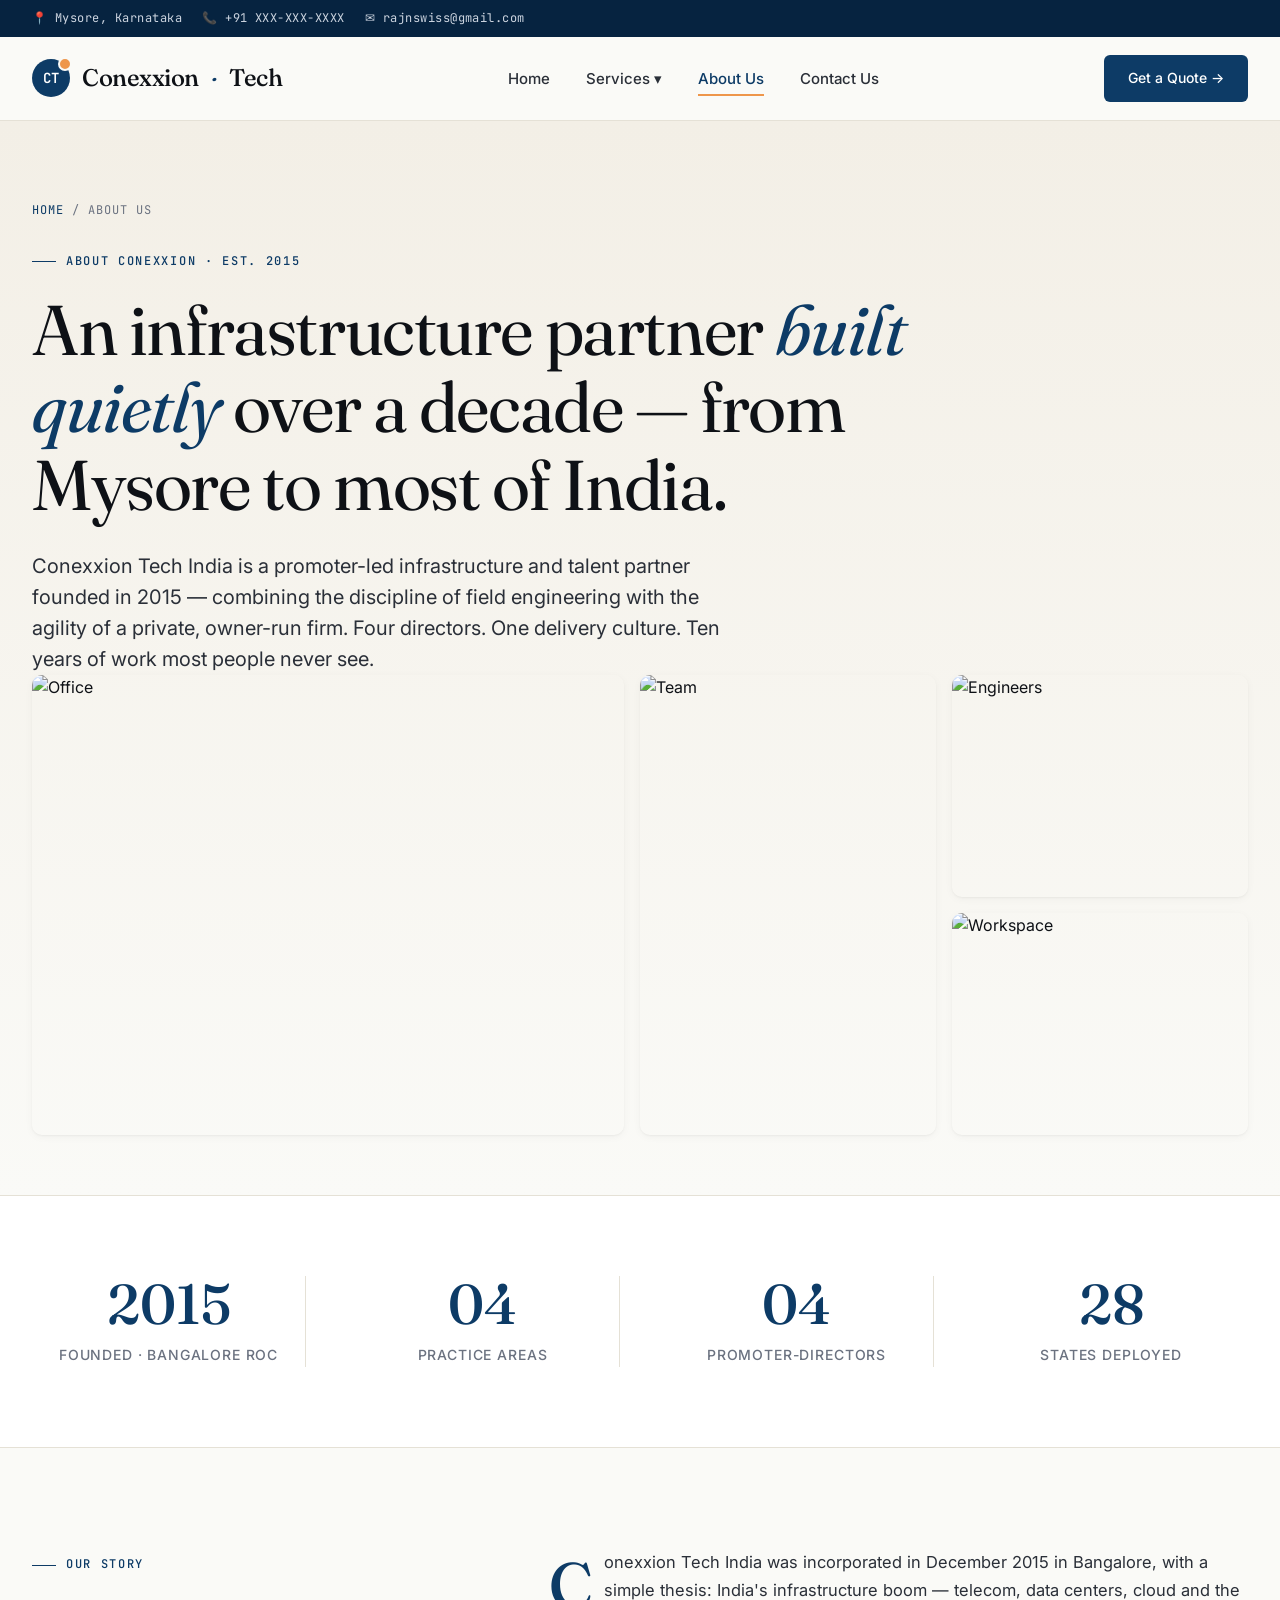
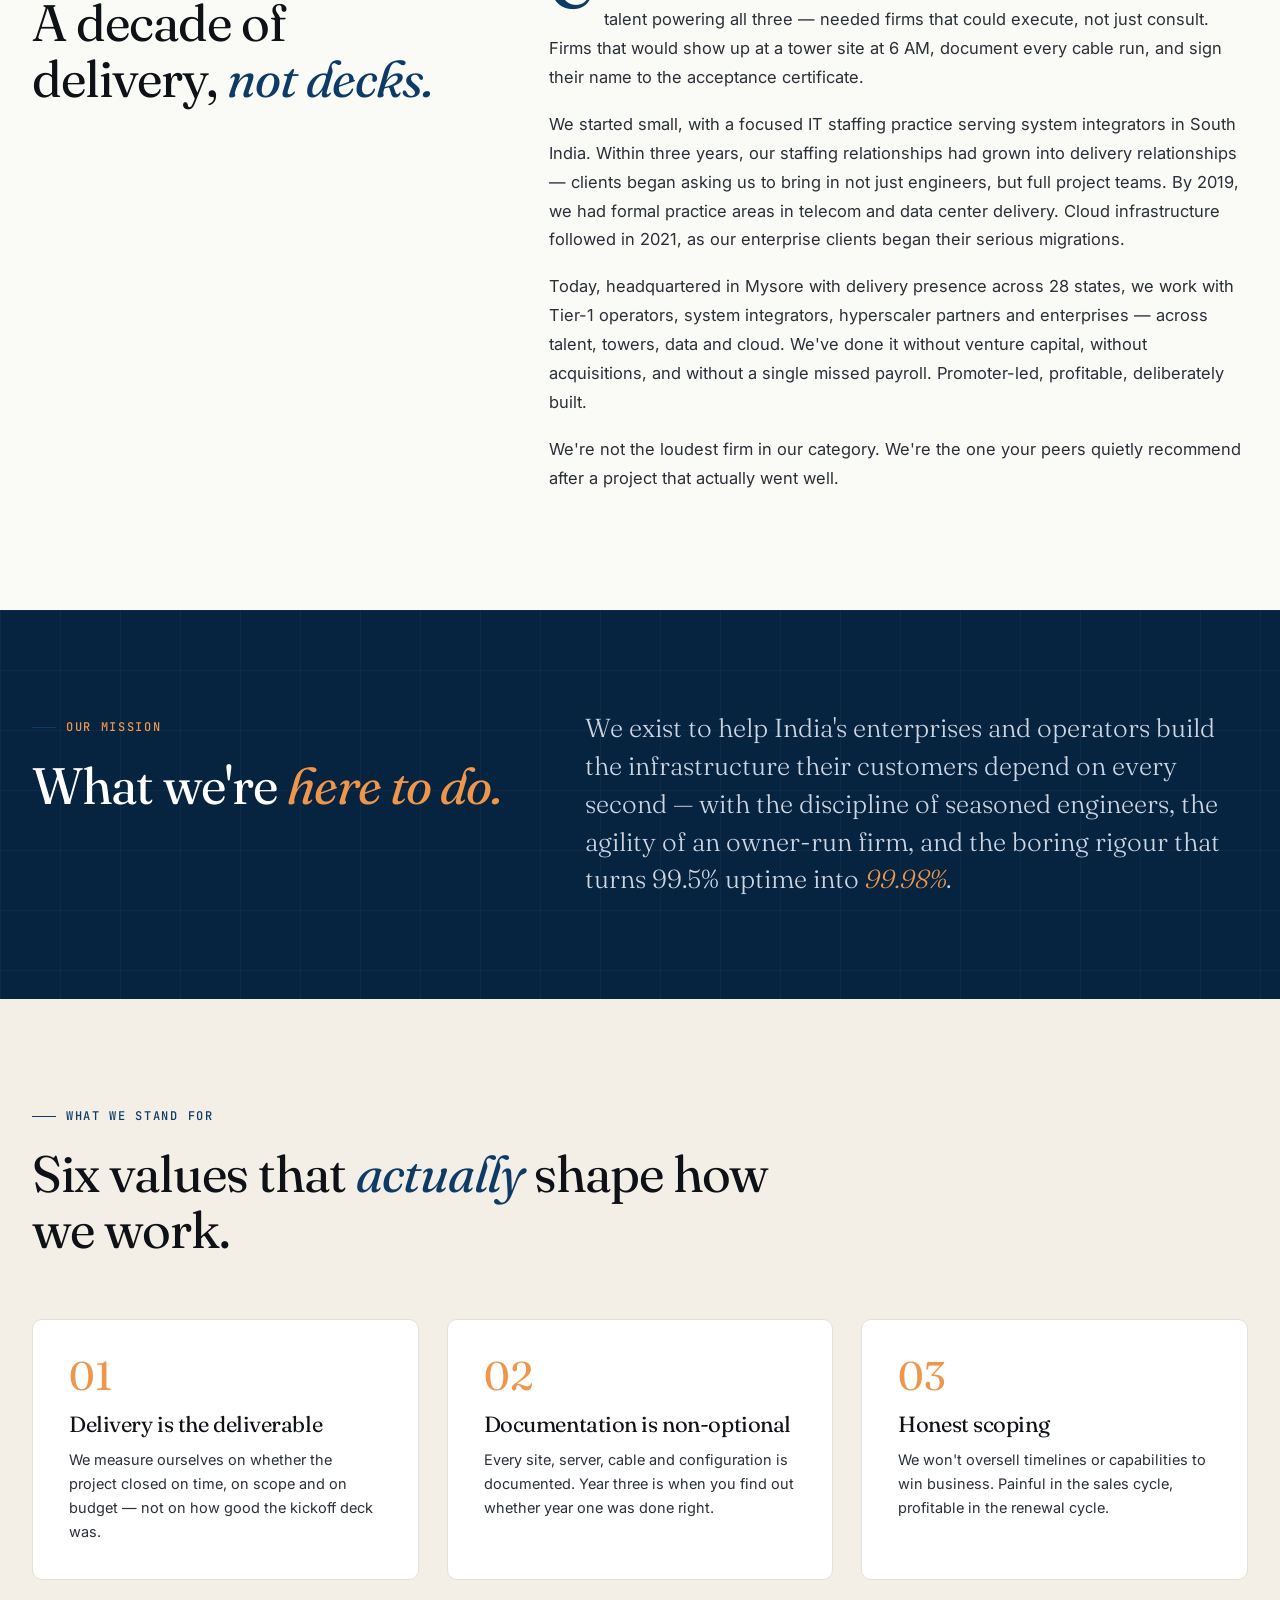
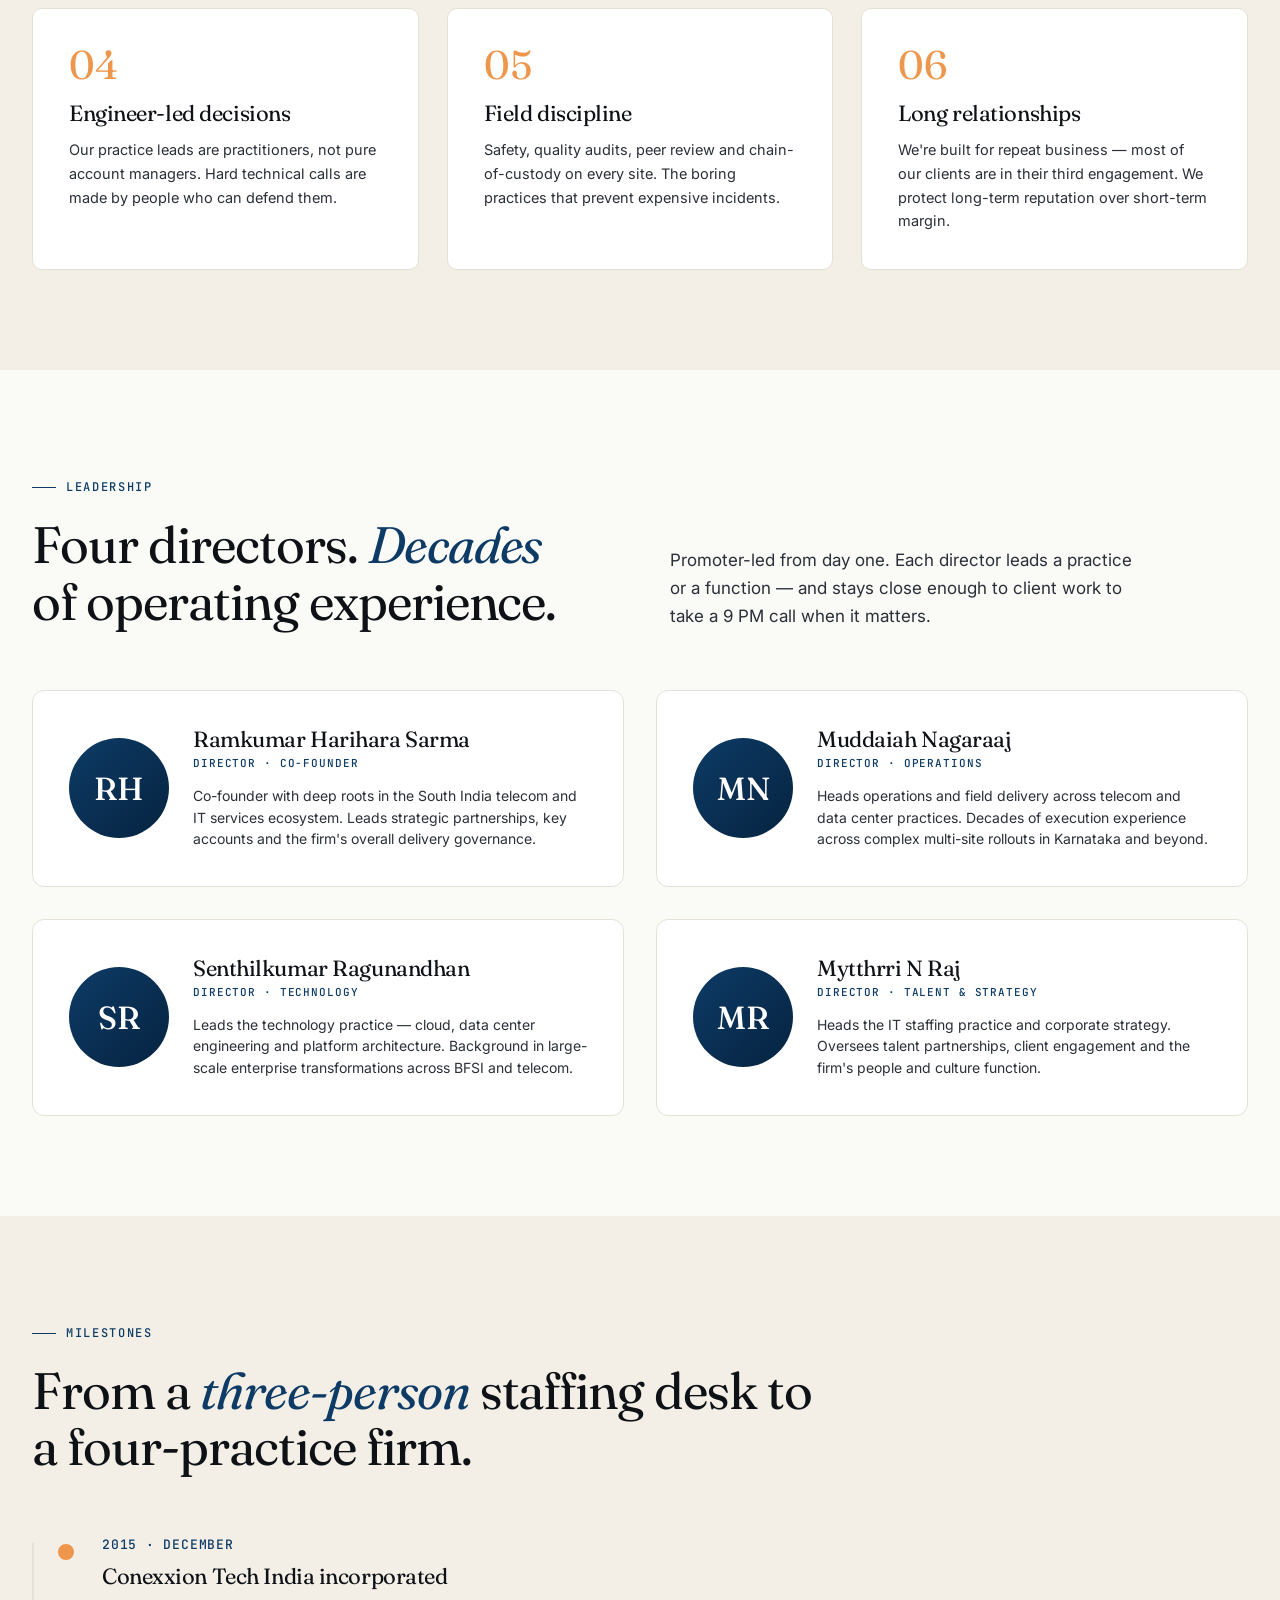
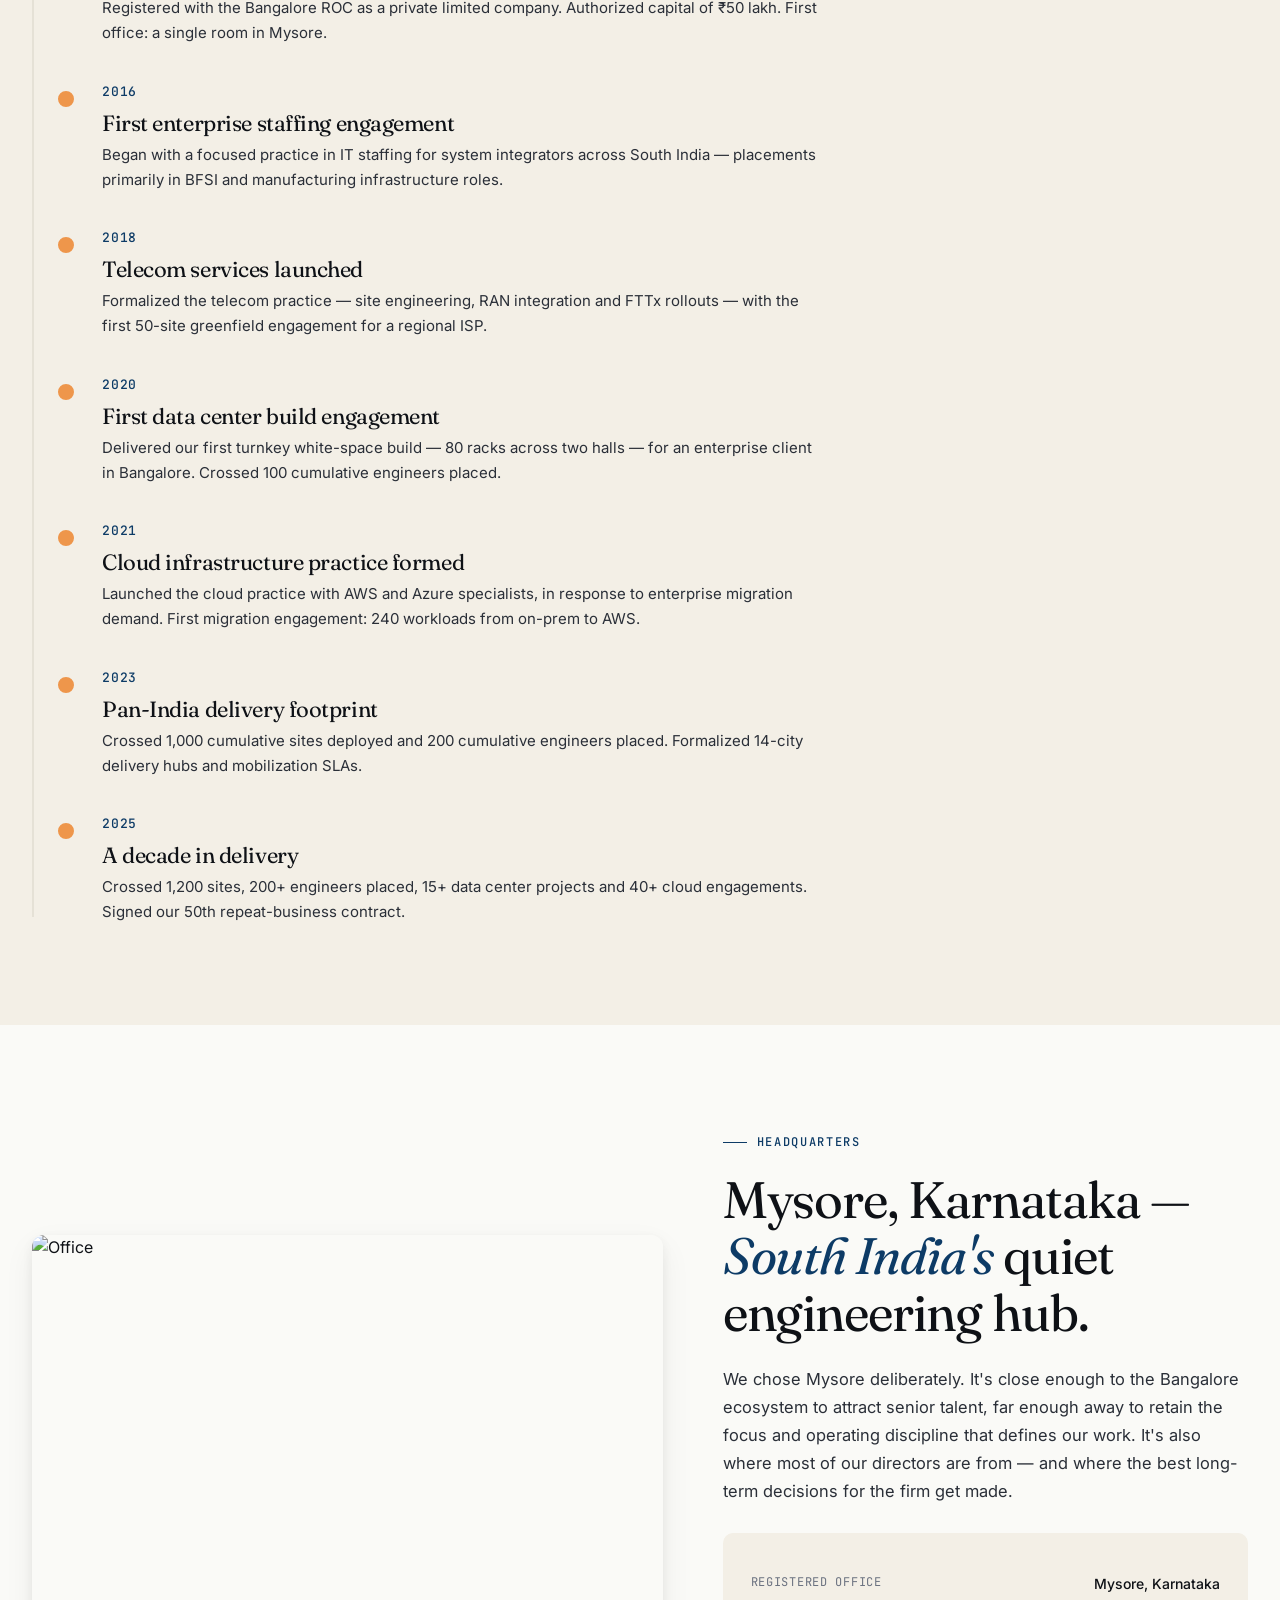
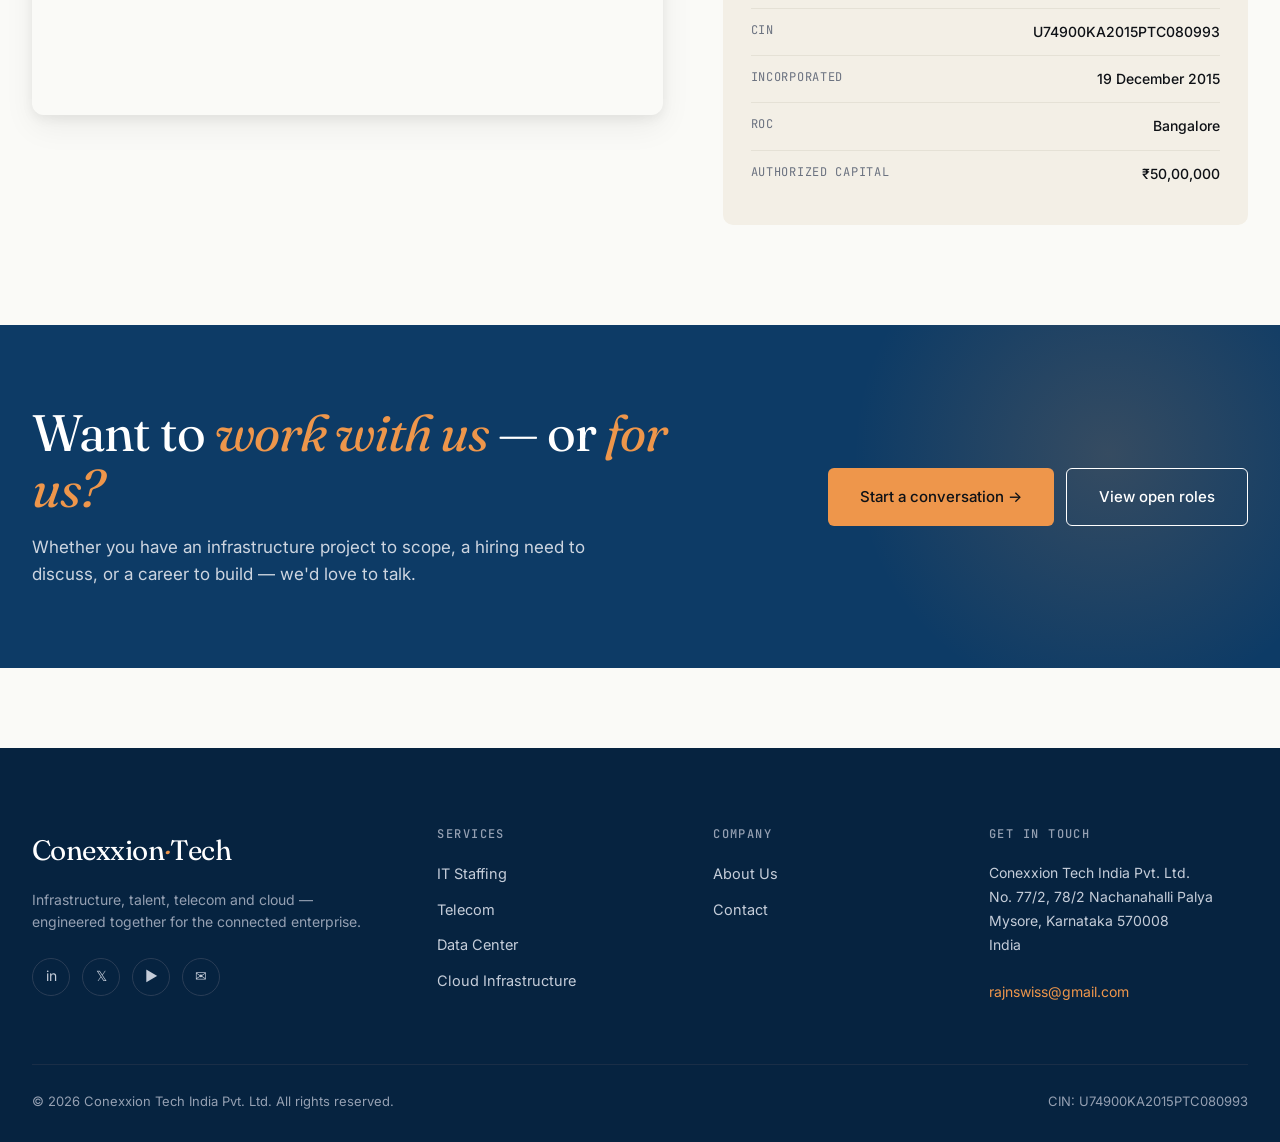
==== commit 667c40a3: "ui fixes" ====
--- a/about.html
+++ b/about.html
@@ -380,9 +380,9 @@
       <span>📞 +91 XXX-XXX-XXXX</span>
       <span>✉ rajnswiss@gmail.com</span>
     </div>
-    <div class="topbar-right">
+    <!-- <div class="topbar-right">
       <a href="#">Careers</a><a href="#">Investor Relations</a><a href="#">Support</a>
-    </div>
+    </div> -->
   </div>
 </div>
 
@@ -405,7 +405,7 @@
         </div>
       </li>
       <li><a href="about.html" class="active">About Us</a></li>
-      <li><a href="blog.html">Blog</a></li>
+      <!-- <li><a href="blog.html">Blog</a></li> -->
       <li><a href="contact.html">Contact Us</a></li>
     </ul>
     <a href="contact.html" class="btn btn-primary">Get a Quote →</a>
@@ -700,7 +700,7 @@
       <div>
         <div class="footer-brand">Conexxion<em>·</em>Tech</div>
         <p class="footer-tag">Infrastructure, talent, telecom and cloud — engineered together for the connected enterprise.</p>
-        <div class="footer-social"><a href="#">in</a><a href="#">𝕏</a><a href="#">▶</a><a href="#">✉</a></div>
+        <div class="footer-social"><a href="https://www.linkedin.com/company/conexxion-tech-pte-ltd/">in</a><a href="#">𝕏</a><a href="#">▶</a><a href="#">✉</a></div>
       </div>
       <div class="footer-col">
         <h4>Services</h4>
@@ -715,9 +715,9 @@
         <h4>Company</h4>
         <ul>
           <li><a href="about.html">About Us</a></li>
-          <li><a href="blog.html">Blog & Insights</a></li>
+          <!-- <li><a href="blog.html">Blog & Insights</a></li> -->
           <li><a href="contact.html">Contact</a></li>
-          <li><a href="#">Careers</a></li>
+          <!-- <li><a href="#">Careers</a></li> -->
         </ul>
       </div>
       <div class="footer-col">
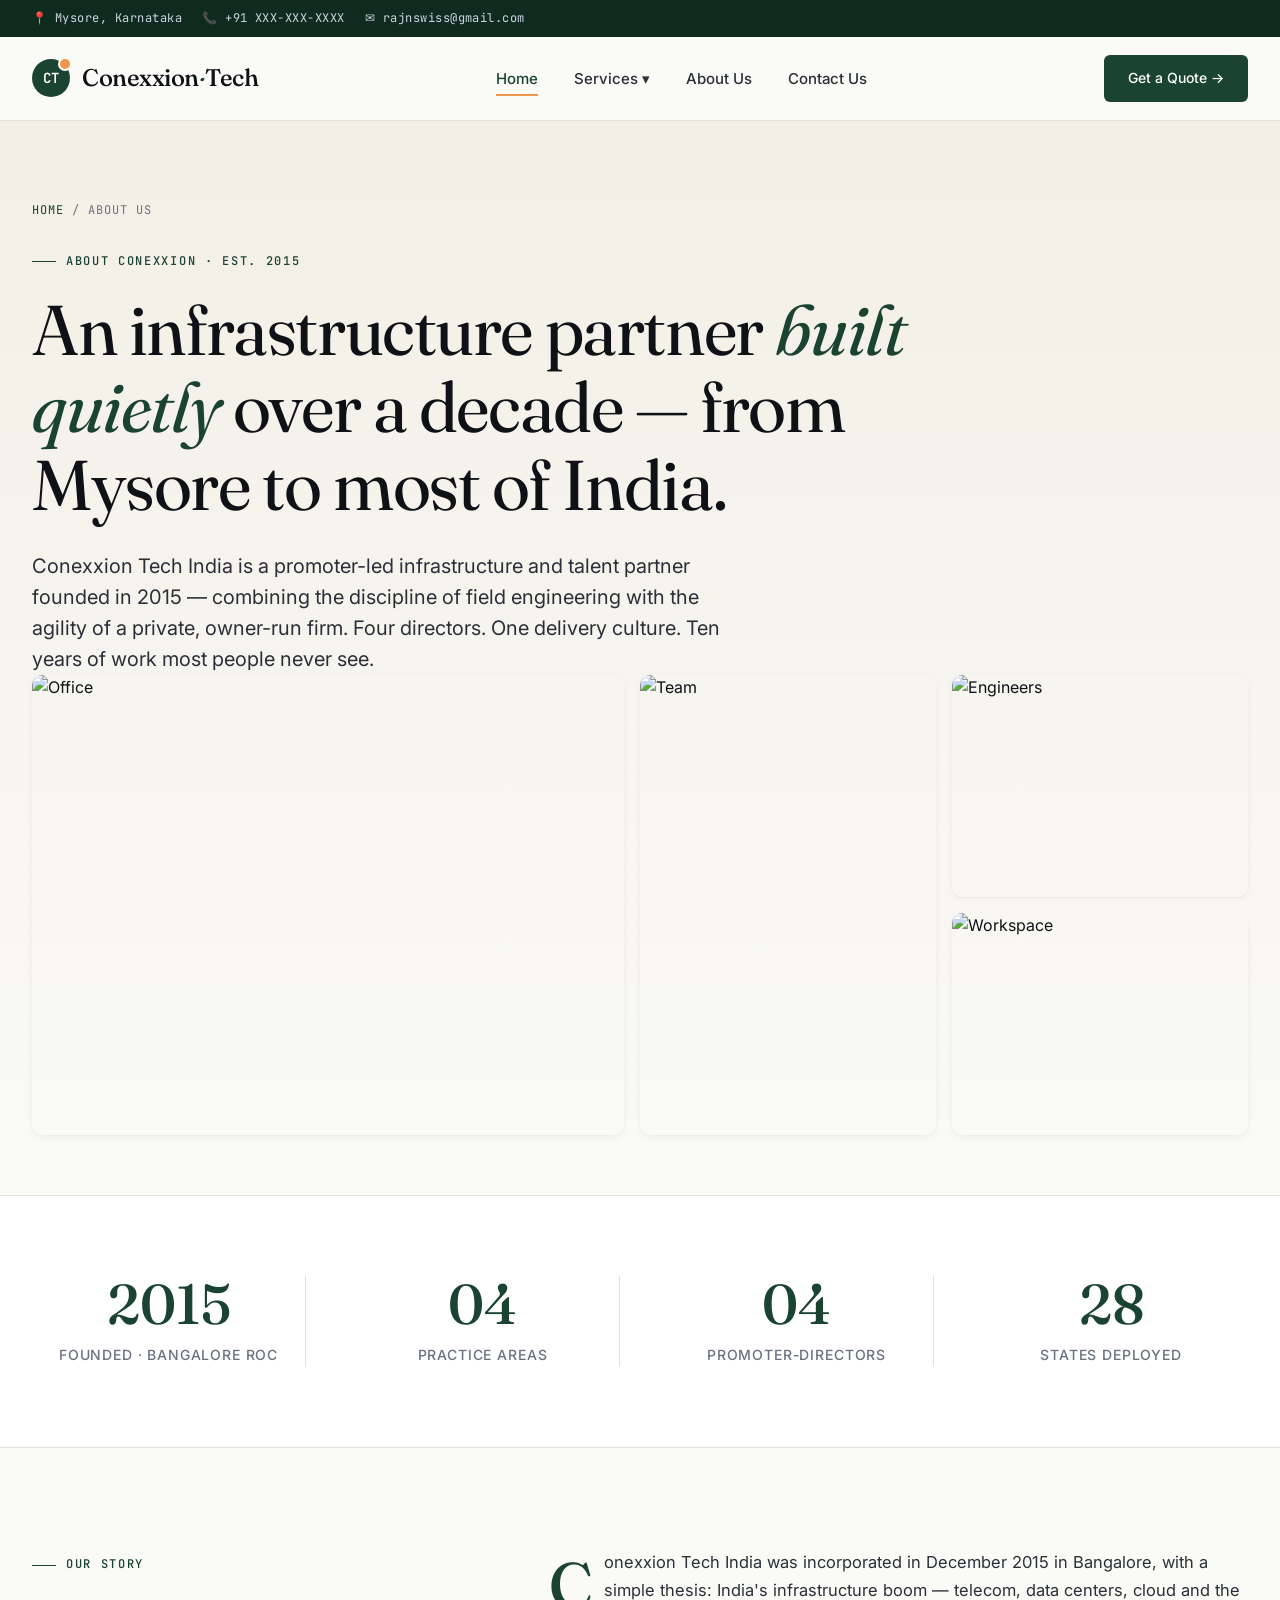
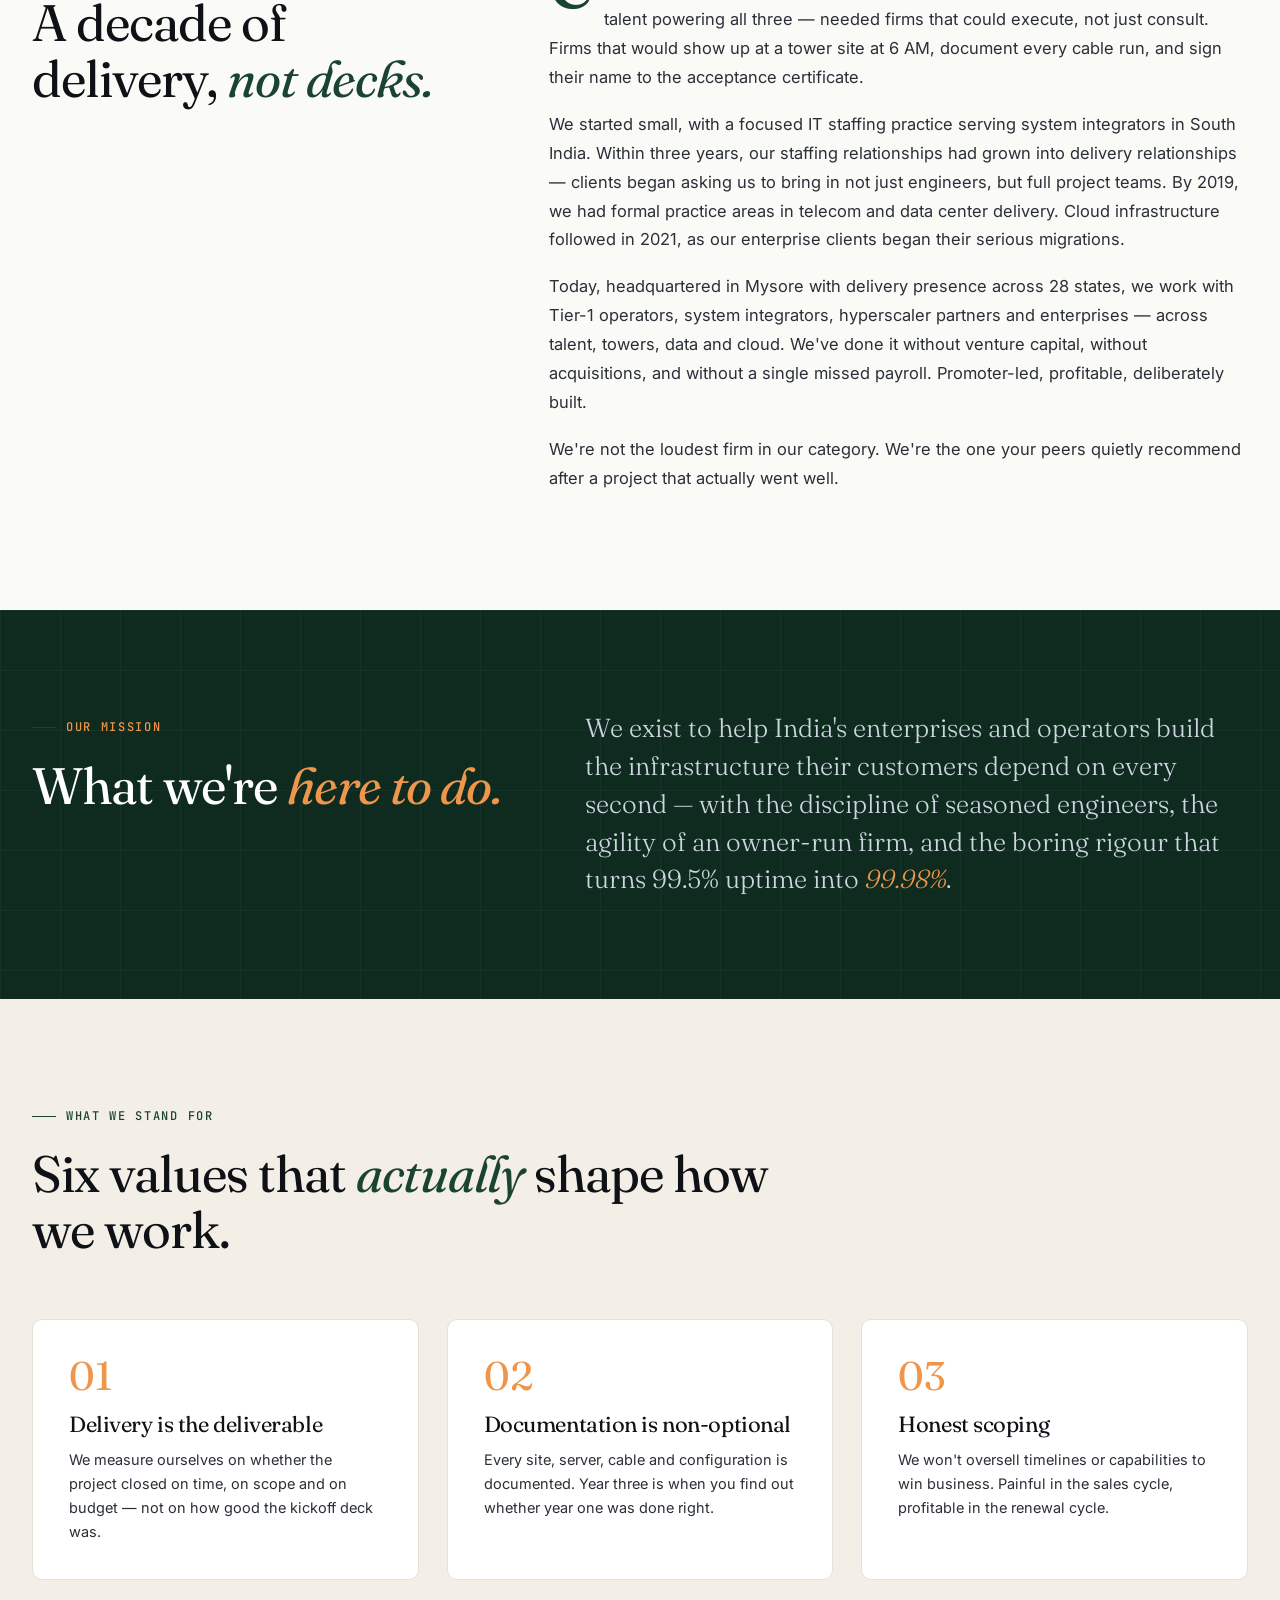
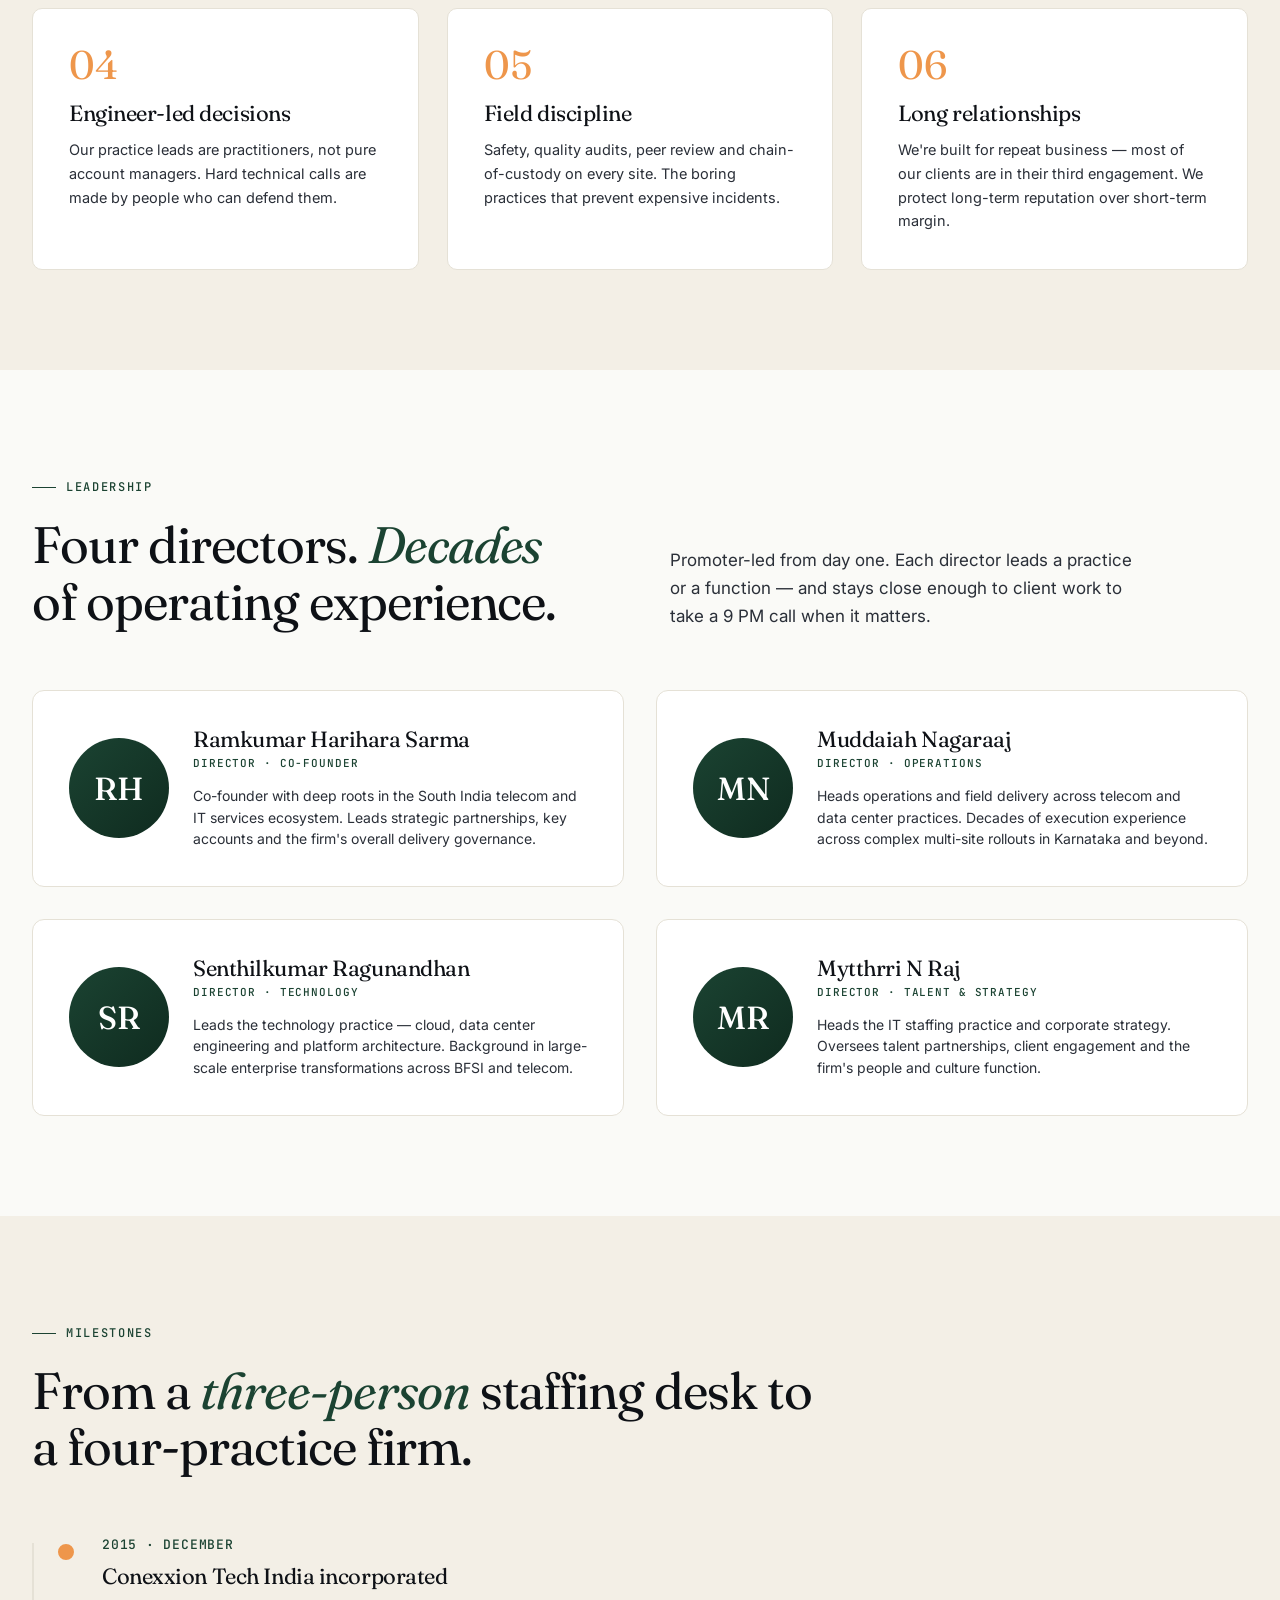
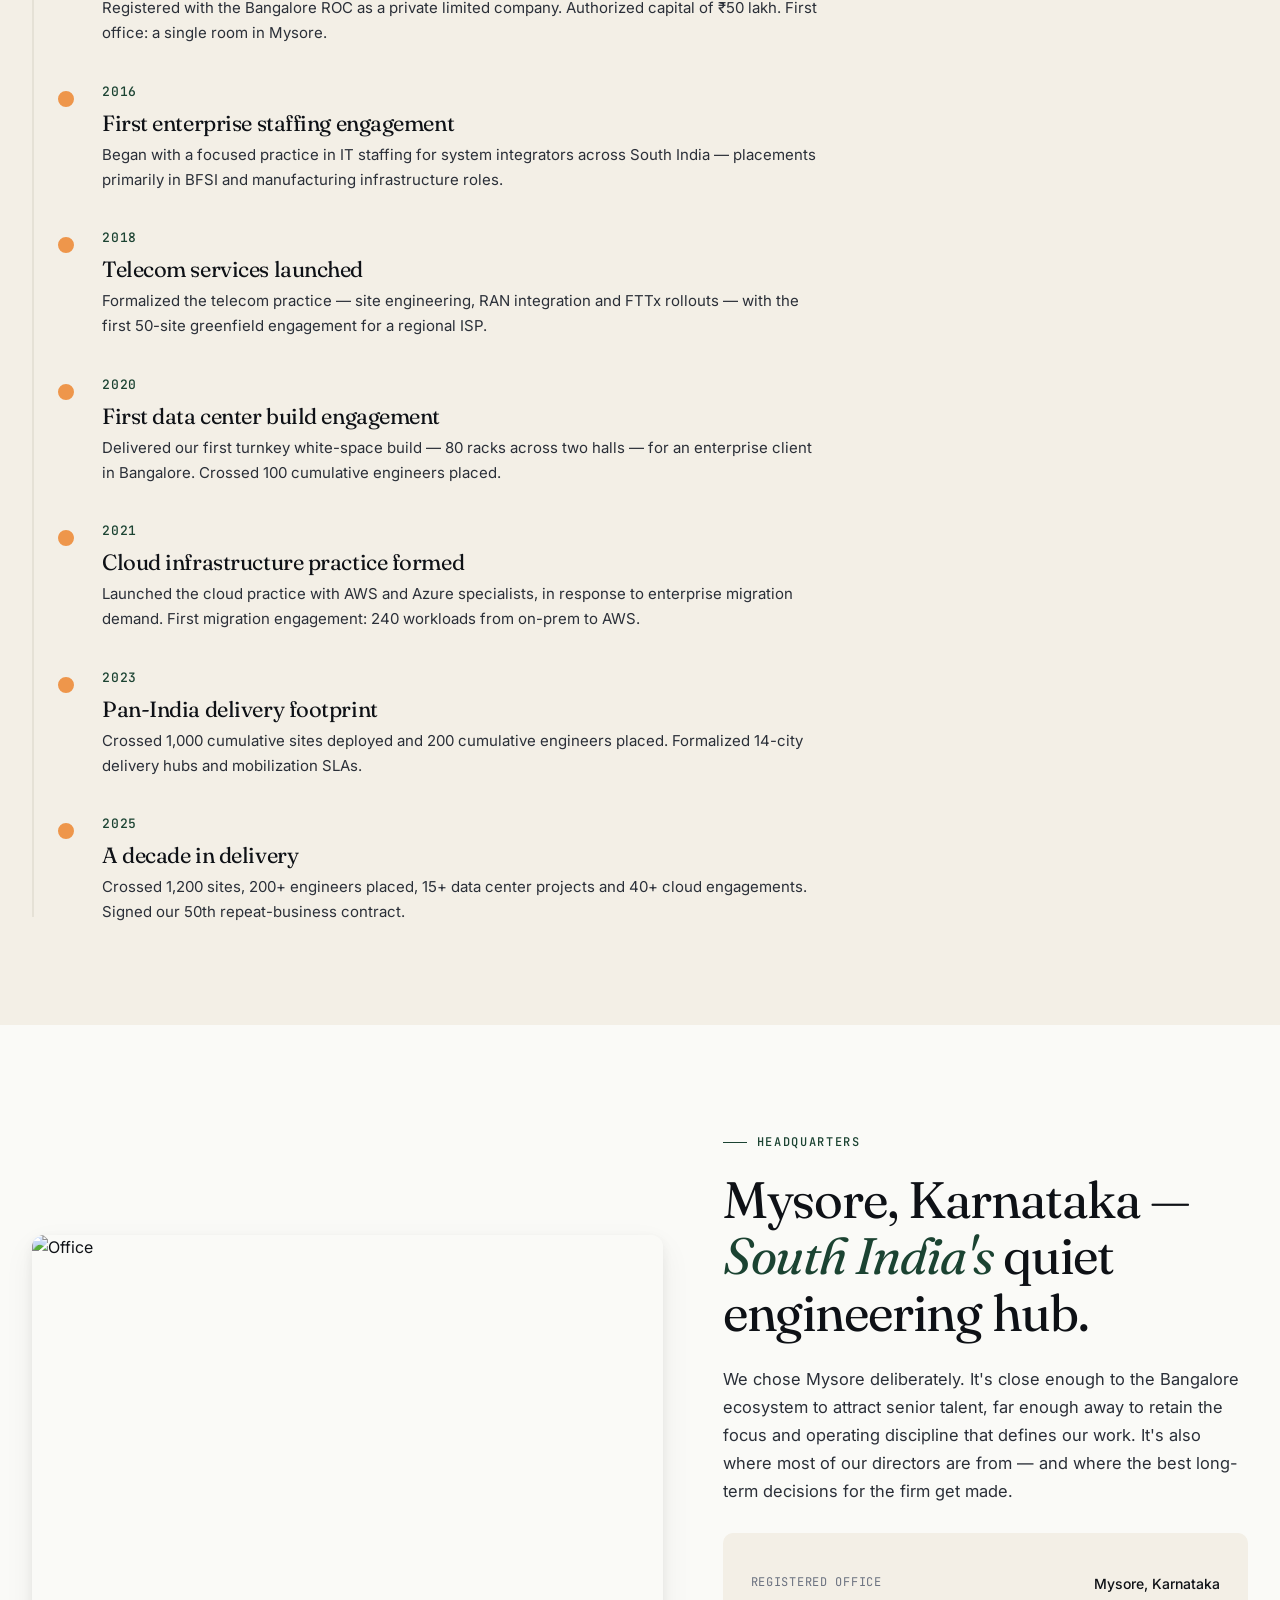
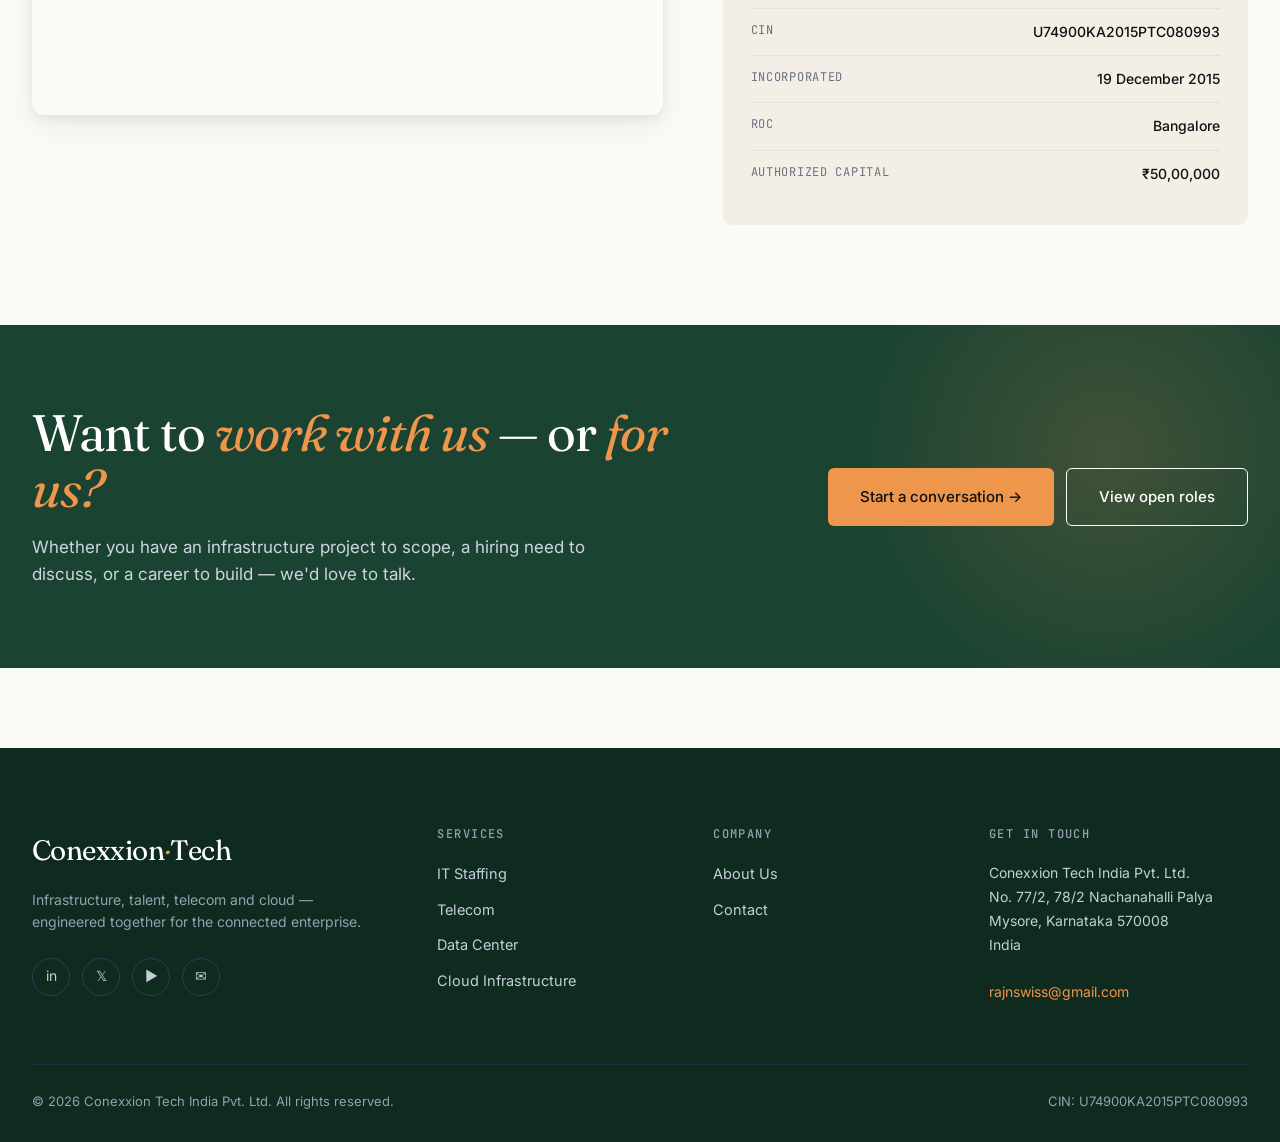
==== commit 7b310987: "responsive Co-authored-by: Copilot <copilot@github.com>" ====
--- a/about.html
+++ b/about.html
@@ -386,29 +386,53 @@
   </div>
 </div>
 
-<!-- NAV -->
+<!-- NAVIGATION -->
 <nav class="main-nav">
   <div class="container">
     <a href="index.html" class="logo">
       <span class="logo-mark">CT</span>
-      Conexxion<em>·</em>Tech
+      <div class="nav-brand">Conexxion<em>·</em>Tech</div>
     </a>
     <ul class="nav-links">
-      <li><a href="index.html">Home</a></li>
+      <li><a href="index.html" class="active">Home</a></li>
       <li class="nav-services">
         <a href="#">Services ▾</a>
         <div class="dropdown">
-          <a href="service-it-staffing.html">IT Staffing<small>Talent acquisition & managed teams</small></a>
-          <a href="service-telecom.html">Telecom<small>Network rollout & 5G engineering</small></a>
-          <a href="service-data-center.html">Data Center<small>Build, migrate & operate</small></a>
-          <a href="service-cloud.html">Cloud Infrastructure<small>AWS, Azure & hybrid platforms</small></a>
+          <a href="service-it-staffing.html">
+            IT Staffing
+            <small>Talent acquisition & managed teams</small>
+          </a>
+          <a href="service-telecom.html">
+            Telecom
+            <small>Network rollout & 5G engineering</small>
+          </a>
+          <a href="service-data-center.html">
+            Data Center
+            <small>Build, migrate & operate</small>
+          </a>
+          <a href="service-cloud.html">
+            Cloud Infrastructure
+            <small>AWS, Azure & hybrid platforms</small>
+          </a>
         </div>
       </li>
-      <li><a href="about.html" class="active">About Us</a></li>
+      <li><a href="about.html">About Us</a></li>
       <!-- <li><a href="blog.html">Blog</a></li> -->
       <li><a href="contact.html">Contact Us</a></li>
     </ul>
-    <a href="contact.html" class="btn btn-primary">Get a Quote →</a>
+    
+    <div class="nav-actions">
+      <a href="contact.html" class="btn btn-primary nav-cta">Get a Quote →</a>
+      
+      <!-- Hamburger Menu Icon -->
+      <button class="mobile-menu-toggle" aria-label="Toggle navigation">
+        <svg width="28" height="28" viewBox="0 0 24 24" fill="none" stroke="currentColor" stroke-width="2" stroke-linecap="round" stroke-linejoin="round">
+          <line x1="3" y1="12" x2="21" y2="12"></line>
+          <line x1="3" y1="6" x2="21" y2="6"></line>
+          <line x1="3" y1="18" x2="21" y2="18"></line>
+        </svg>
+      </button>
+    </div>
   </div>
 </nav>
 
@@ -739,4 +763,12 @@
 </footer>
 
 </body>
+<script>
+  const mobileToggle = document.querySelector('.mobile-menu-toggle');
+  const navLinks = document.querySelector('.nav-links');
+
+  mobileToggle.addEventListener('click', () => {
+    navLinks.classList.toggle('active');
+  });
+</script>
 </html>
--- a/styles.css
+++ b/styles.css
@@ -11,8 +11,8 @@
   --ink-mute: #6b7280;
   --line: #e5e1d6;
   --line-soft: #ececec;
-  --brand: #0d3b66;
-  --brand-deep: #062340;
+  --brand: #1b4332;
+  --brand-deep: #0f2b1f;
   --accent: #ee964b;
   --accent-soft: #fef2e6;
   --green: #2d5a3d;
@@ -161,7 +161,9 @@
   border: 2px solid var(--bg);
 }
 .logo em { font-style: italic; color: var(--brand); font-weight: 500; }
-
+.nav-brand {
+  letter-spacing: -0.02em;
+}
 .nav-links {
   display: flex;
   gap: 36px;
@@ -484,17 +486,109 @@
 /* ============================================
    RESPONSIVE
    ============================================ */
-
+/* ============================================
+   NAV ACTIONS & HAMBURGER (Base Styles)
+   ============================================ */
+.nav-actions {
+  display: flex;
+  align-items: center;
+  gap: 16px;
+}
+
+.mobile-menu-toggle {
+  display: none; /* Hidden on desktop */
+  background: transparent;
+  border: none;
+  color: var(--ink);
+  cursor: pointer;
+  padding: 4px;
+}
 @media (max-width: 960px) {
   .container { padding: 0 20px; }
-  .nav-links { display: none; }
   .topbar { font-size: 11px; padding: 8px 0; }
   .topbar-left { display: none; }
   .footer-grid { grid-template-columns: 1fr 1fr; gap: 40px; }
   .cta-band .container { grid-template-columns: 1fr; }
   .cta-band-actions { justify-content: flex-start; }
-  .form-row { grid-template-columns: 1fr; }
-  .page-header { padding: 50px 0 40px; }
+
+  /* New Mobile Nav Logic */
+  .mobile-menu-toggle { display: block; }
+  .nav-cta { display: none; }
+  .nav-links {
+    display: flex;
+    flex-direction: column;
+    position: absolute;
+    top: 100%;
+    left: 0;
+    width: 100%;
+    background: var(--bg);
+    border-bottom: 1px solid var(--line);
+    padding: 0 20px;
+    box-shadow: var(--shadow-md);
+    
+    /* Animation state */
+    max-height: 0;
+    overflow: hidden;
+    opacity: 0;
+    transition: all 0.3s ease;
+  }
+  
+  /* FIX 1: Increased max-height to 1000px and added overflow-y to ensure no clipping */
+  .nav-links.active { 
+    max-height: 1000px; 
+    overflow-y: auto;
+    opacity: 1; 
+    padding: 12px 20px 20px; 
+  }
+  
+  .nav-links > li { width: 100%; }
+  
+  /* FIX 2: Reduced padding from 14px to 10px to tighten up the spacing */
+  .nav-links a { 
+    display: block; 
+    padding: 10px 0; 
+    border-bottom: 1px solid var(--line-soft); 
+  }
+  
+  .nav-links > li:last-child > a { border-bottom: none; }
+  
+  /* FIX 3: Hides the desktop yellow/orange underline on mobile completely */
+  .nav-links a.active::after { 
+    display: none !important; 
+  }
+  
+  .nav-services .dropdown {
+    position: static;
+    box-shadow: none;
+    border: none;
+    border-left: 2px solid var(--brand);
+    border-radius: 0;
+    padding: 4px 0 4px 16px;
+    margin-top: 0;
+    opacity: 1;
+    visibility: visible;
+    transform: none;
+    background: transparent;
+  }
+  
+  /* Optional: slightly tightens up the dropdown links too */
+  .nav-services .dropdown a {
+    padding: 8px 14px;
+  }
+
+  /* Homepage Overrides */
+  .hero { padding: 50px 0 70px; }
+  .hero-grid, .why-grid, .section-intro { grid-template-columns: 1fr; gap: 40px; }
+  .hero-visual { height: 420px; }
+  .hero-img-1 { width: 70%; height: 280px; }
+  .hero-img-2 { width: 60%; height: 220px; }
+  .services-grid, .why-features, .testimonials-grid, .insights-grid, .approach-grid, .stats-grid { grid-template-columns: 1fr 1fr; }
+  .stats-grid { gap: 1px; }
+  .trust-band .container { grid-template-columns: 1fr; gap: 20px; }
+  .trust-logos { gap: 20px; }
+  .trust-logo { font-size: 18px; }
+  .why-section, .approach-section, .testimonials-section { padding: 70px 0; }
+  .insights-section { padding-bottom: 70px; }
 }
 
 @media (max-width: 600px) {
